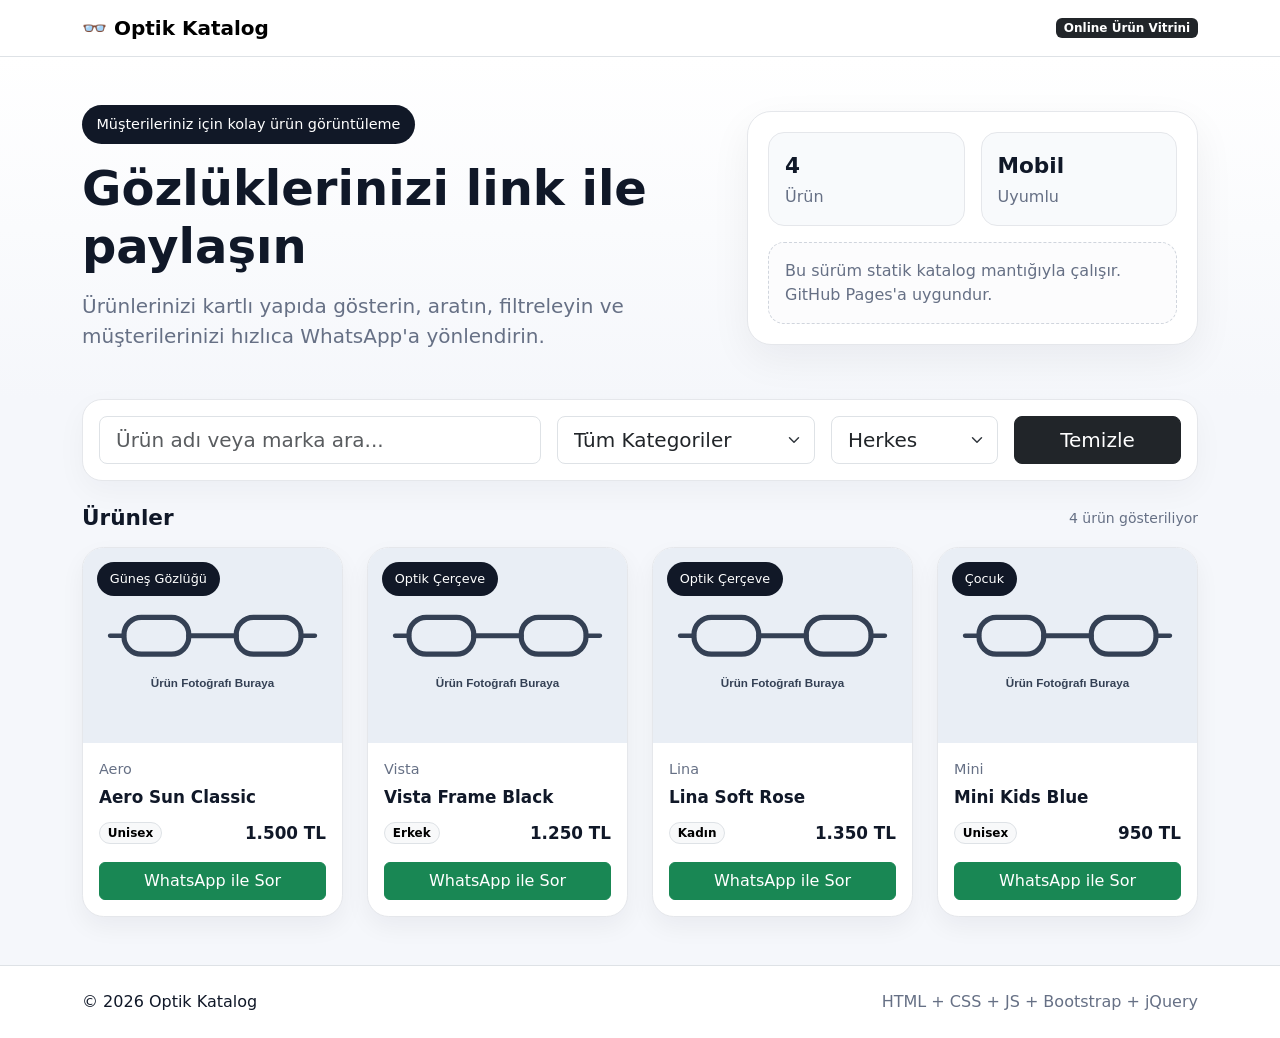
==== index.html @ 33f7e263 "df" ====
<!DOCTYPE html>
<html lang="tr">
<head>
  <meta charset="UTF-8" />
  <meta name="viewport" content="width=device-width, initial-scale=1.0" />
  <title>Optik Katalog</title>
  <meta name="description" content="Optik mağazası ürün kataloğu" />
  <link href="https://cdn.jsdelivr.net/npm/bootstrap@5.3.3/dist/css/bootstrap.min.css" rel="stylesheet">
  <link rel="stylesheet" href="css/style.css" />
</head>
<body>
  <nav class="navbar navbar-expand-lg bg-white border-bottom sticky-top">
    <div class="container">
      <a class="navbar-brand fw-bold" href="#">👓 Optik Katalog</a>
      <span class="badge text-bg-dark">Online Ürün Vitrini</span>
    </div>
  </nav>

  <header class="hero-section py-5">
    <div class="container">
      <div class="row align-items-center g-4">
        <div class="col-lg-7">
          <span class="hero-badge">Müşterileriniz için kolay ürün görüntüleme</span>
          <h1 class="display-5 fw-bold mt-3">Gözlüklerinizi link ile paylaşın</h1>
          <p class="lead text-secondary mt-3 mb-0">
            Ürünlerinizi kartlı yapıda gösterin, aratın, filtreleyin ve müşterilerinizi hızlıca WhatsApp'a yönlendirin.
          </p>
        </div>
        <div class="col-lg-5">
          <div class="hero-card">
            <div class="row g-3">
              <div class="col-6">
                <div class="mini-stat">
                  <strong id="totalCount">0</strong>
                  <span>Ürün</span>
                </div>
              </div>
              <div class="col-6">
                <div class="mini-stat">
                  <strong>Mobil</strong>
                  <span>Uyumlu</span>
                </div>
              </div>
              <div class="col-12">
                <div class="mini-note">
                  Bu sürüm statik katalog mantığıyla çalışır. GitHub Pages'a uygundur.
                </div>
              </div>
            </div>
          </div>
        </div>
      </div>
    </div>
  </header>

  <main class="pb-5">
    <div class="container">
      <section class="filter-bar mb-4">
        <div class="row g-3">
          <div class="col-lg-5">
            <input type="text" id="searchInput" class="form-control form-control-lg" placeholder="Ürün adı veya marka ara..." />
          </div>
          <div class="col-lg-3">
            <select id="categoryFilter" class="form-select form-select-lg">
              <option value="">Tüm Kategoriler</option>
            </select>
          </div>
          <div class="col-lg-2">
            <select id="genderFilter" class="form-select form-select-lg">
              <option value="">Herkes</option>
              <option value="Kadın">Kadın</option>
              <option value="Erkek">Erkek</option>
              <option value="Unisex">Unisex</option>
            </select>
          </div>
          <div class="col-lg-2">
            <button id="resetFilters" class="btn btn-dark btn-lg w-100">Temizle</button>
          </div>
        </div>
      </section>

      <div class="d-flex justify-content-between align-items-center mb-3">
        <h2 class="section-title mb-0">Ürünler</h2>
        <div id="resultText" class="text-secondary small"></div>
      </div>

      <div class="row g-4" id="productList"></div>

      <div id="emptyState" class="empty-state d-none">
        <div class="empty-box">
          <h3>Ürün bulunamadı</h3>
          <p>Arama veya filtreleri değiştirip tekrar deneyin.</p>
        </div>
      </div>
    </div>
  </main>

  <footer class="footer py-4 border-top bg-white">
    <div class="container d-flex flex-column flex-md-row justify-content-between gap-2">
      <div>© 2026 Optik Katalog</div>
      <div class="text-secondary">HTML + CSS + JS + Bootstrap + jQuery</div>
    </div>
  </footer>

  <script src="https://code.jquery.com/jquery-3.7.1.min.js"></script>
  <script src="js/app.js"></script>
</body>
</html>
---- css/style.css ----
:root{
  --bg:#f5f7fb;
  --card:#ffffff;
  --text:#101828;
  --muted:#667085;
  --line:#e5e7eb;
}

body{
  background:var(--bg);
  color:var(--text);
  font-family:Inter,system-ui,-apple-system,BlinkMacSystemFont,"Segoe UI",sans-serif;
}

.hero-section{
  background:linear-gradient(180deg,#ffffff 0%,#f5f7fb 100%);
}

.hero-badge{
  display:inline-flex;
  padding:.55rem .9rem;
  border-radius:999px;
  background:#111827;
  color:#fff;
  font-size:.9rem;
}

.hero-card{
  background:var(--card);
  border:1px solid var(--line);
  border-radius:1.5rem;
  padding:1.25rem;
  box-shadow:0 14px 40px rgba(16,24,40,.06);
}

.mini-stat{
  background:#f8fafc;
  border:1px solid var(--line);
  border-radius:1rem;
  padding:1rem;
  display:flex;
  flex-direction:column;
  gap:.15rem;
  min-height:94px;
  justify-content:center;
}

.mini-stat strong{
  font-size:1.35rem;
}

.mini-stat span,
.mini-note,
.text-secondary{
  color:var(--muted)!important;
}

.mini-note{
  background:#fcfcfd;
  border:1px dashed #d0d5dd;
  border-radius:1rem;
  padding:1rem;
}

.filter-bar{
  background:#fff;
  border:1px solid var(--line);
  border-radius:1.25rem;
  padding:1rem;
  box-shadow:0 10px 30px rgba(16,24,40,.04);
}

.section-title{
  font-size:1.35rem;
  font-weight:700;
}

.product-card{
  background:#fff;
  border:1px solid var(--line);
  border-radius:1.35rem;
  overflow:hidden;
  box-shadow:0 10px 24px rgba(16,24,40,.05);
  height:100%;
}

.product-image-wrap{
  position:relative;
  aspect-ratio: 4 / 3;
  overflow:hidden;
  background:#eef2f6;
}

.product-image{
  width:100%;
  height:100%;
  object-fit:cover;
  display:block;
}

.product-badge{
  position:absolute;
  top:14px;
  left:14px;
  background:#111827;
  color:#fff;
  padding:.45rem .8rem;
  border-radius:999px;
  font-size:.8rem;
}

.product-content{
  padding:1rem;
}

.product-brand{
  font-size:.9rem;
  color:var(--muted);
  margin-bottom:.3rem;
}

.product-title{
  font-size:1.05rem;
  font-weight:700;
  margin-bottom:.65rem;
}

.product-meta{
  display:flex;
  justify-content:space-between;
  align-items:center;
  margin-bottom:1rem;
  gap:1rem;
}

.product-price{
  font-weight:800;
  font-size:1.05rem;
}

.empty-state{
  padding:3rem 0 1rem;
}

.empty-box{
  background:#fff;
  border:1px dashed #d0d5dd;
  border-radius:1.25rem;
  text-align:center;
  padding:2rem;
}

.admin-page{
  background:#eef2f6;
}

@media (max-width: 767.98px){
  .hero-section{
    padding-top:2rem!important;
    padding-bottom:2rem!important;
  }
}
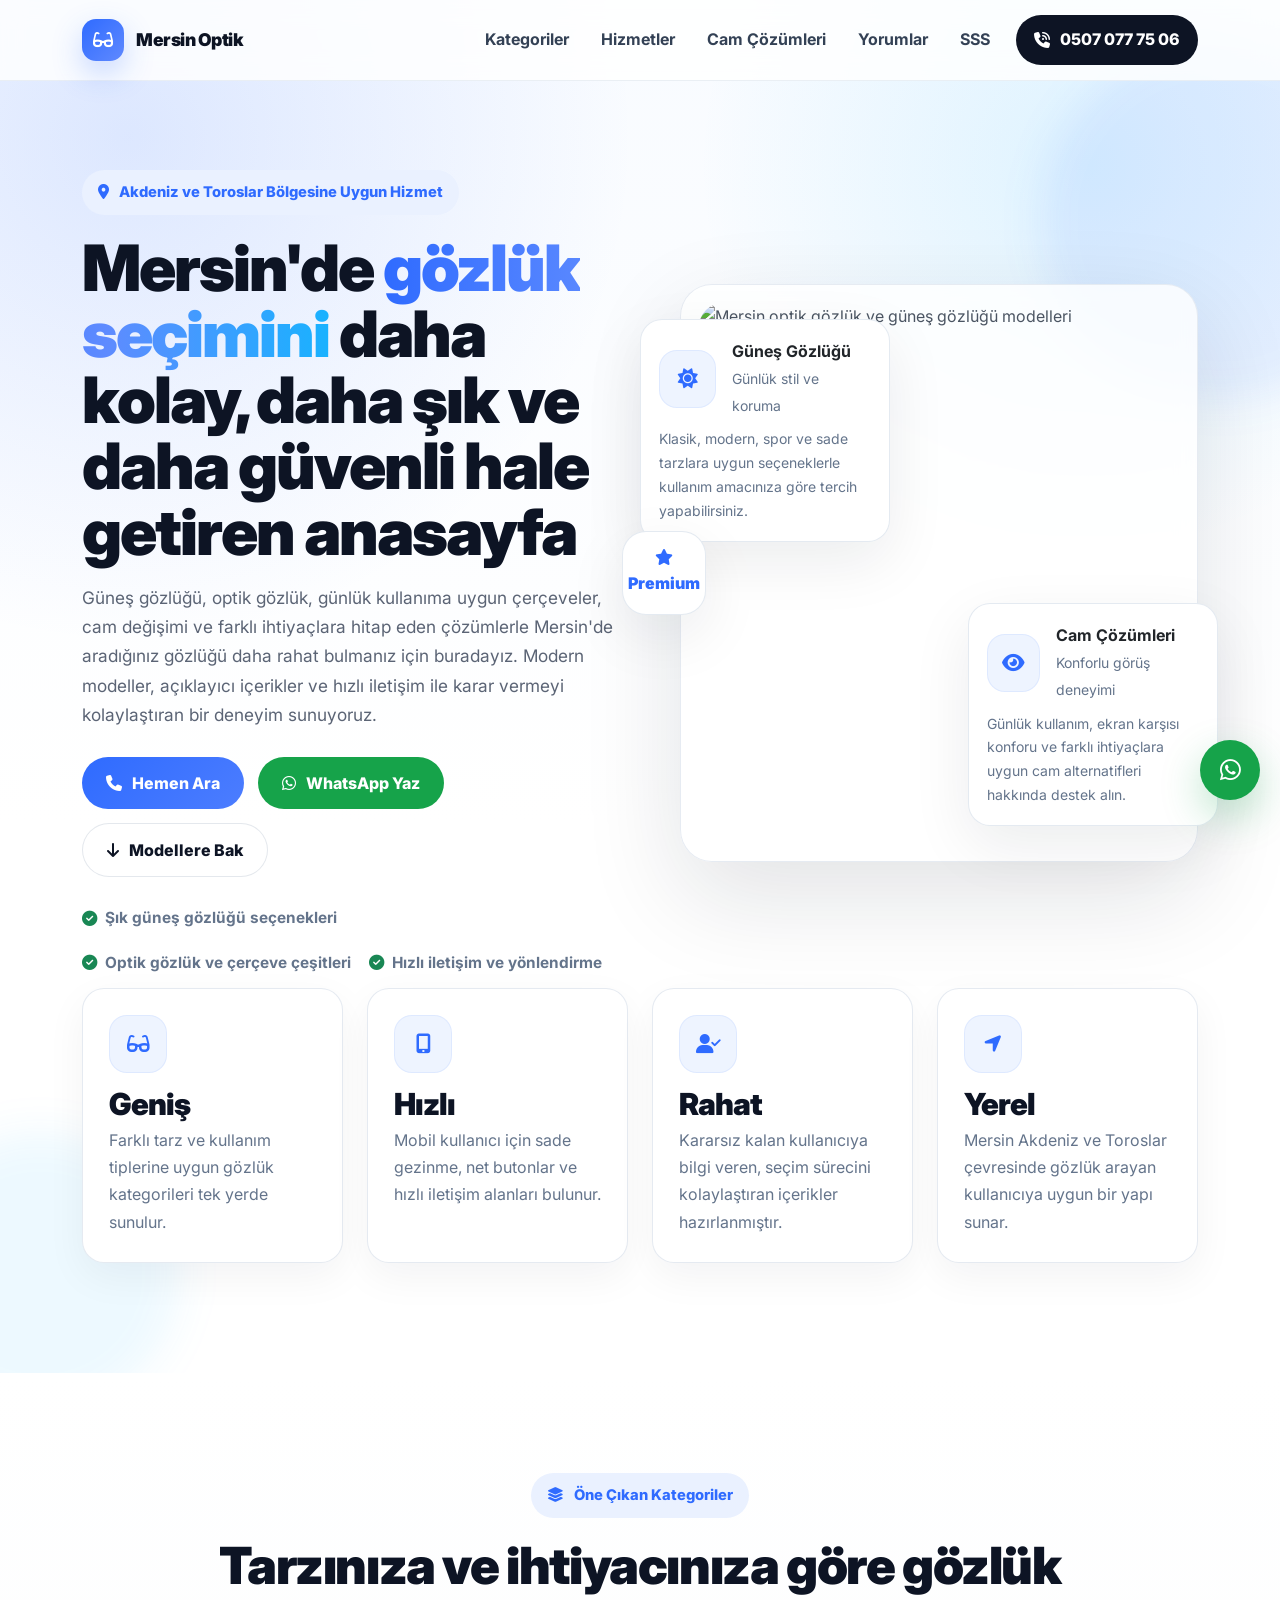
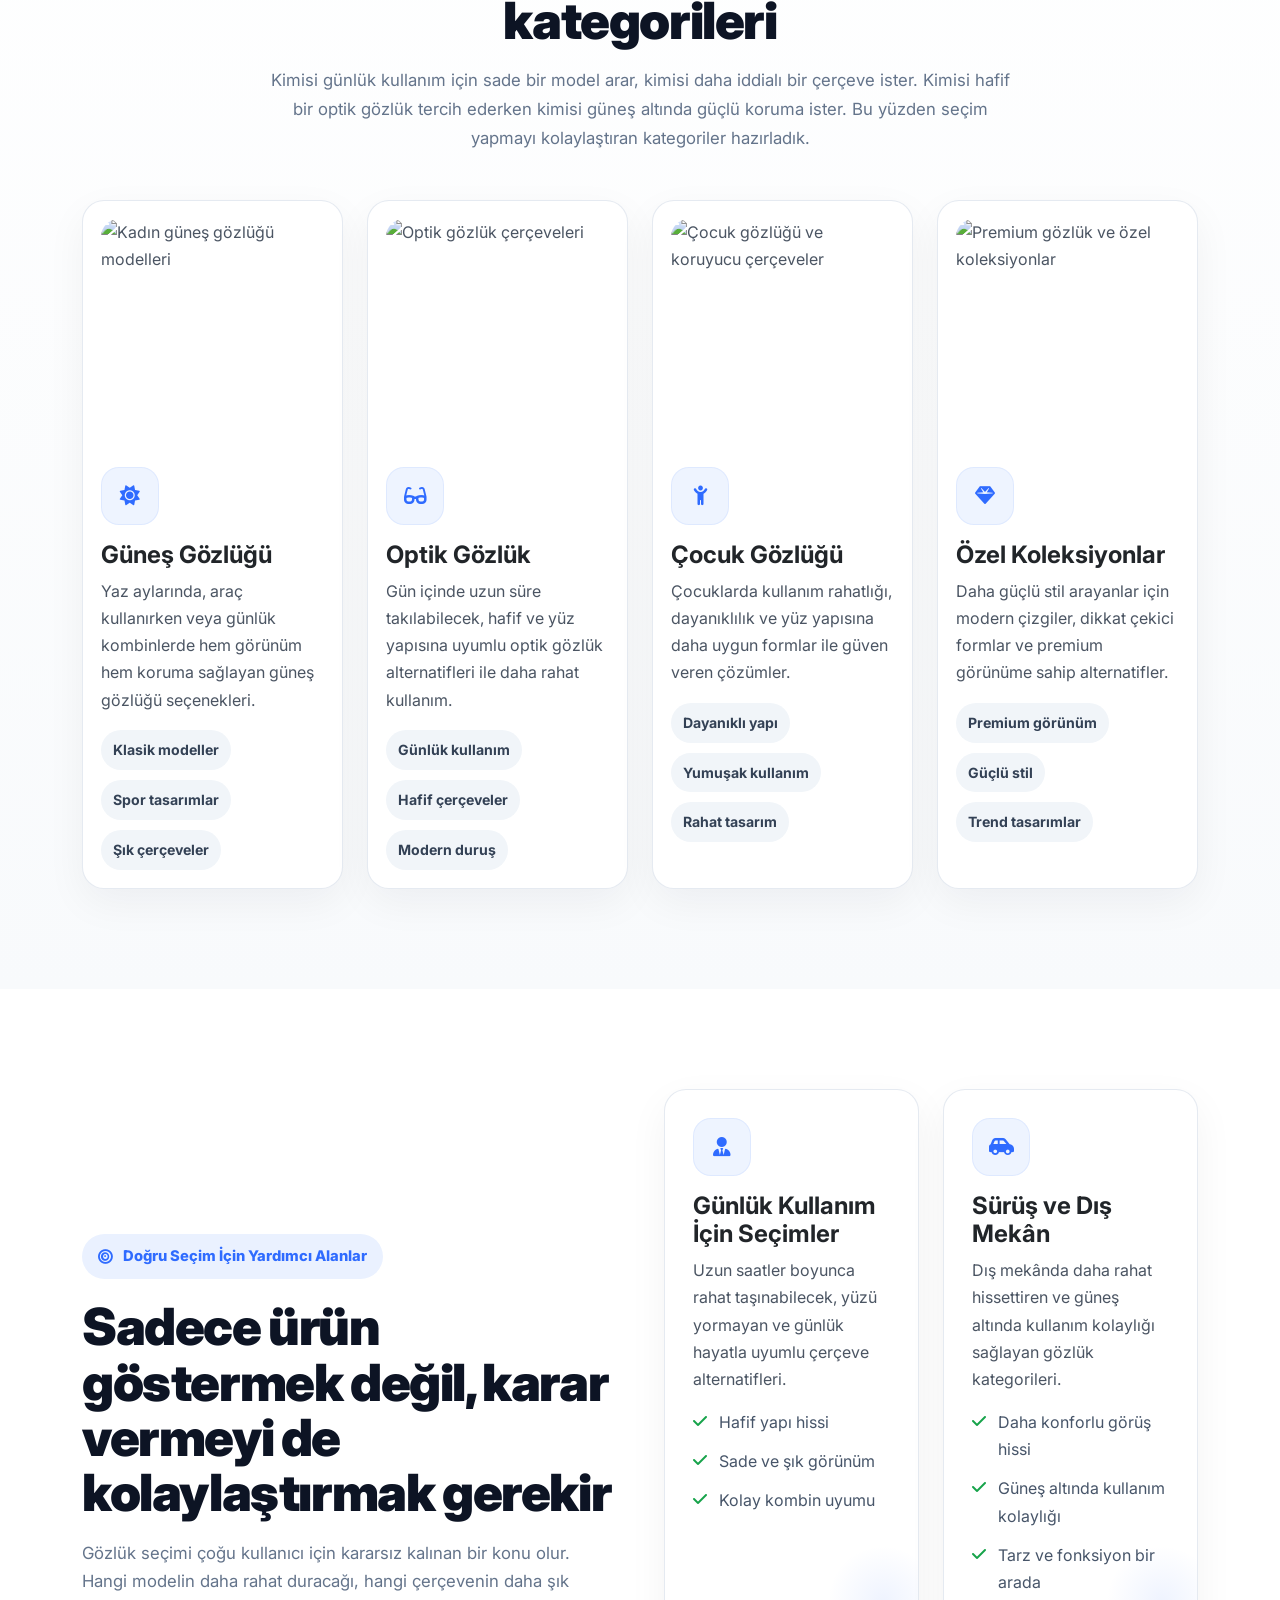
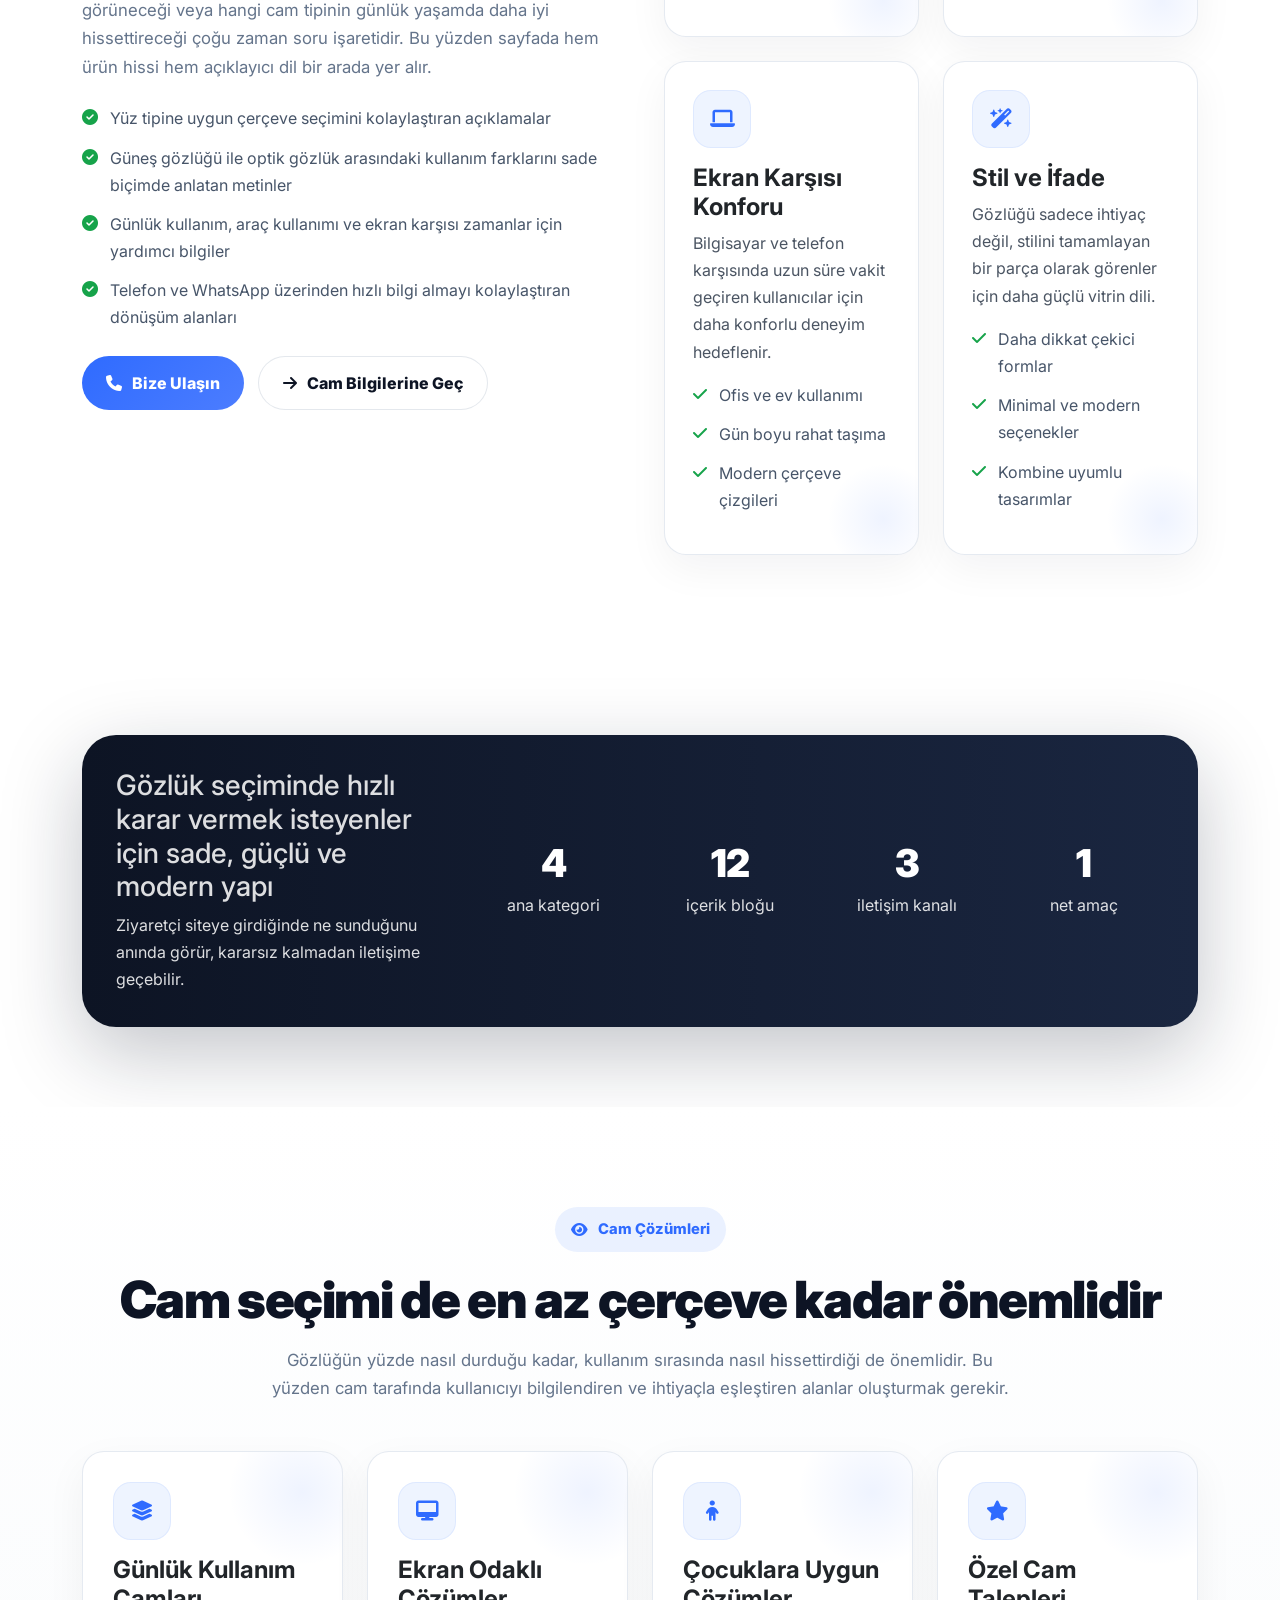
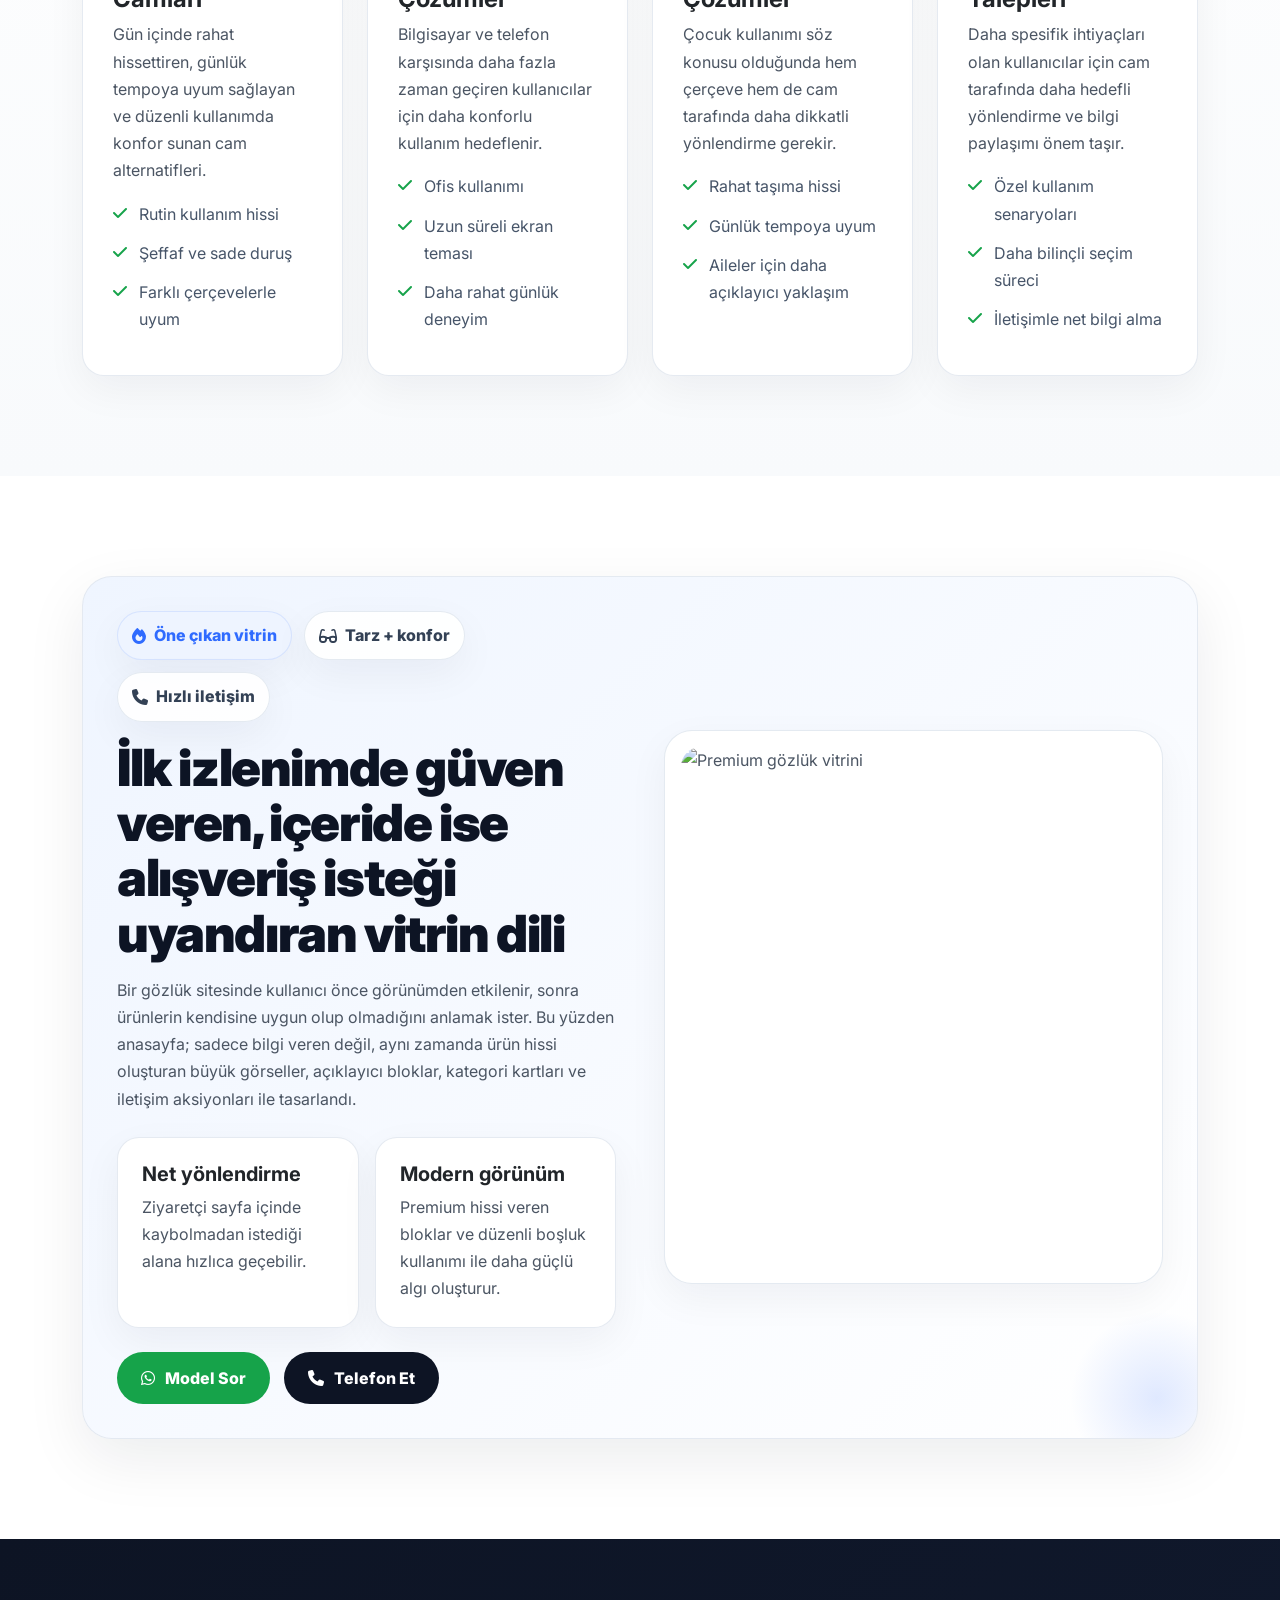
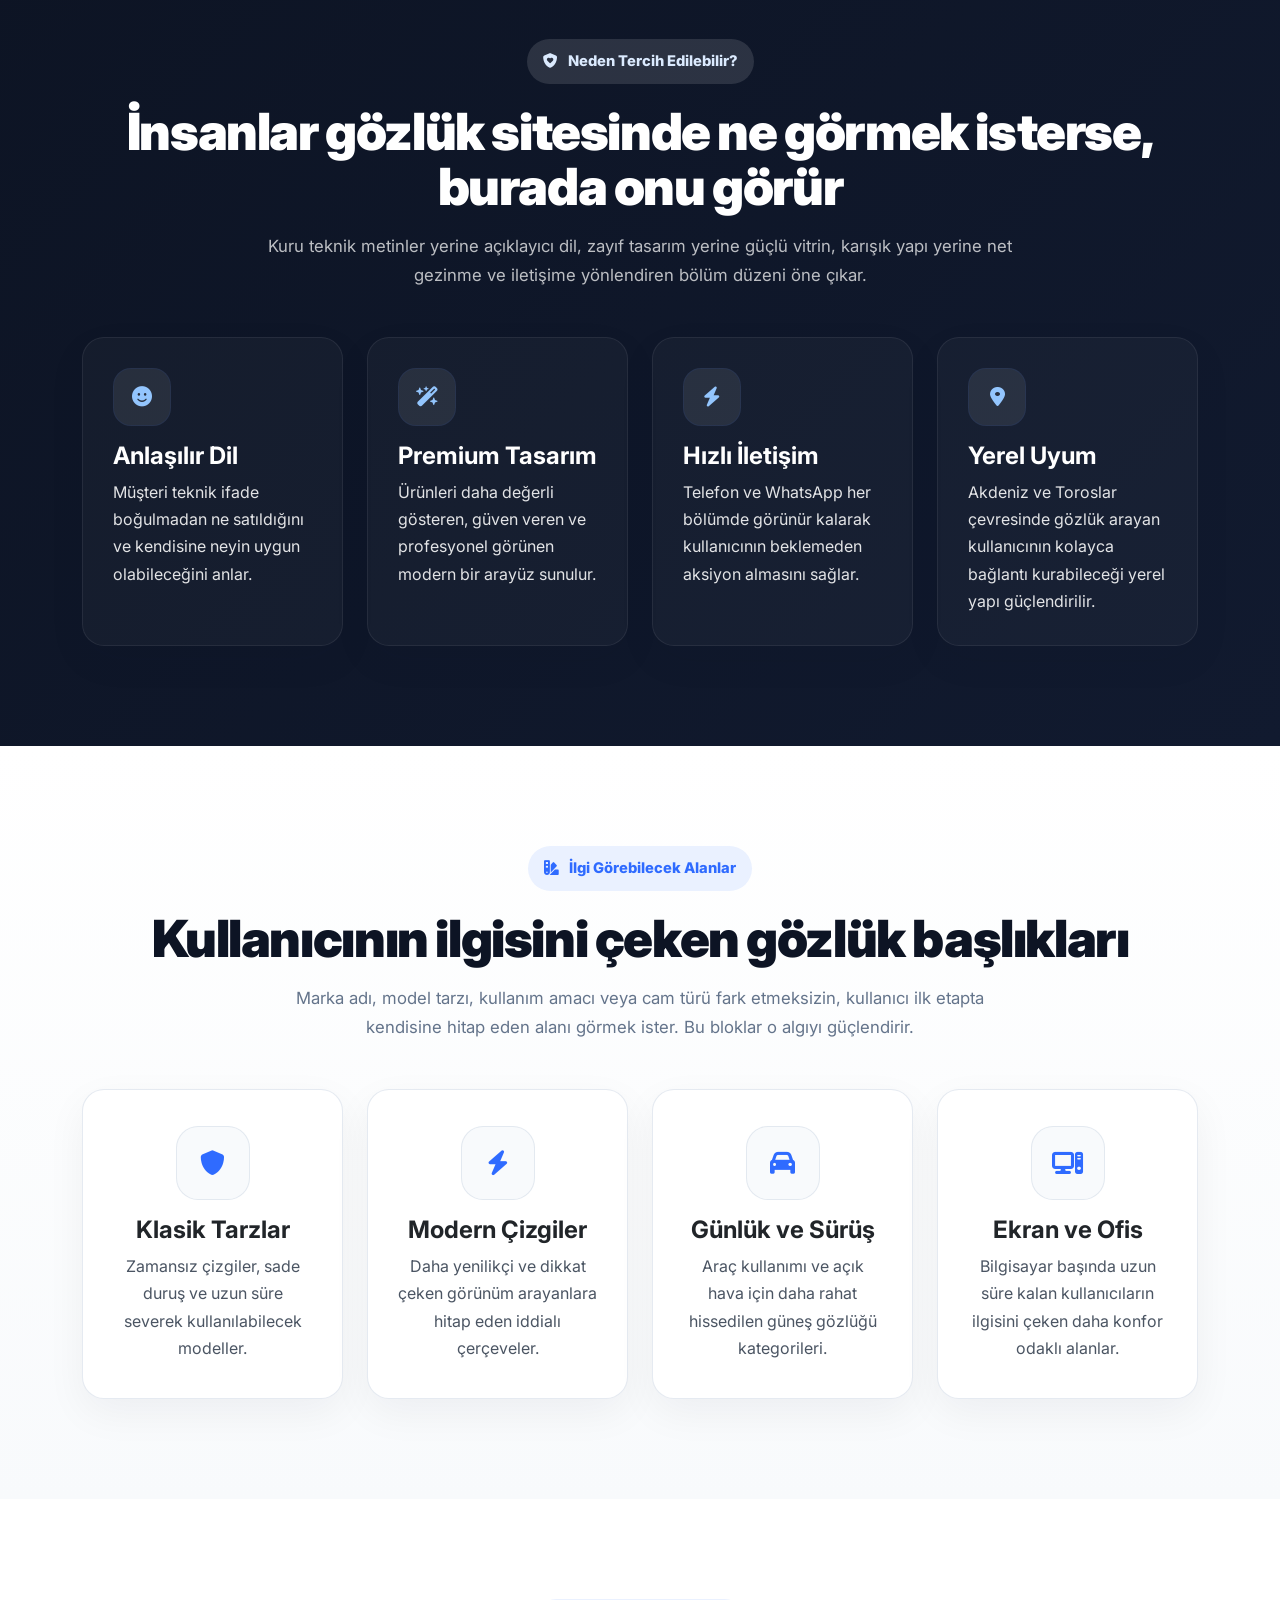
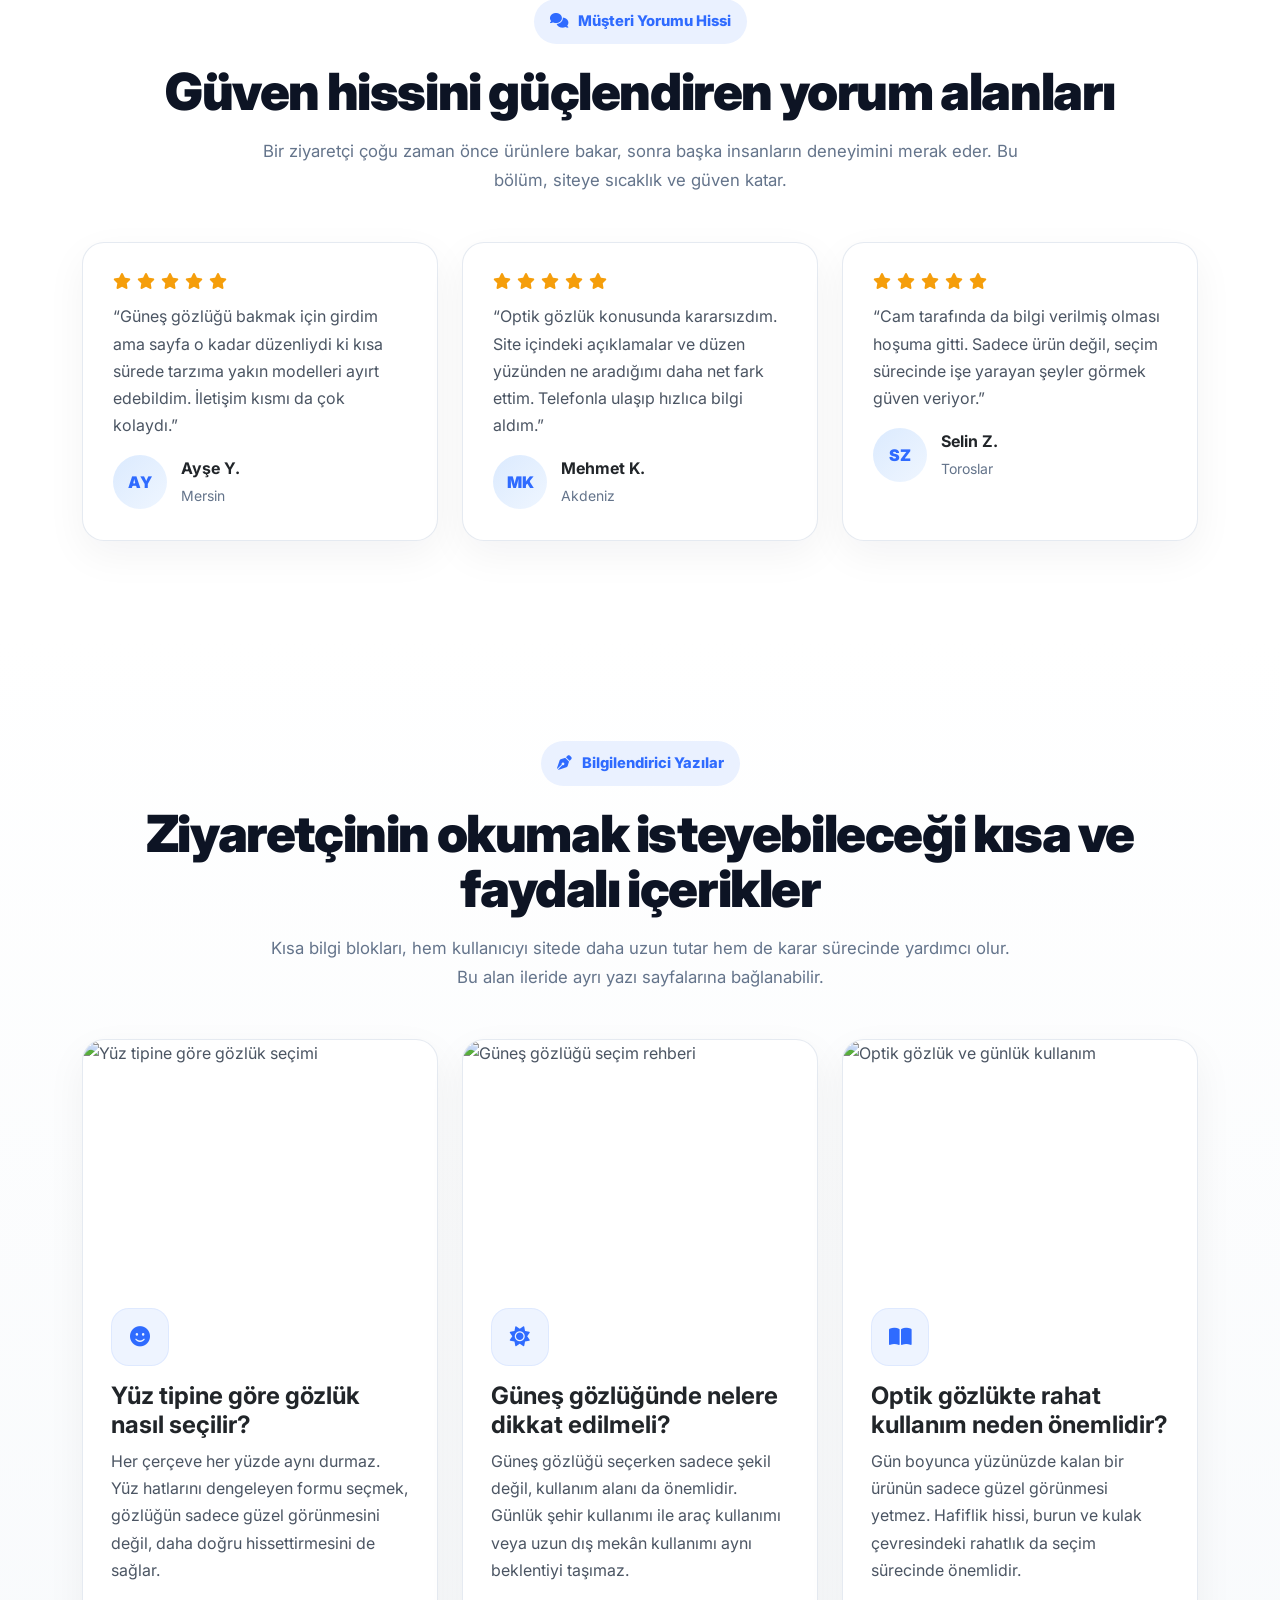
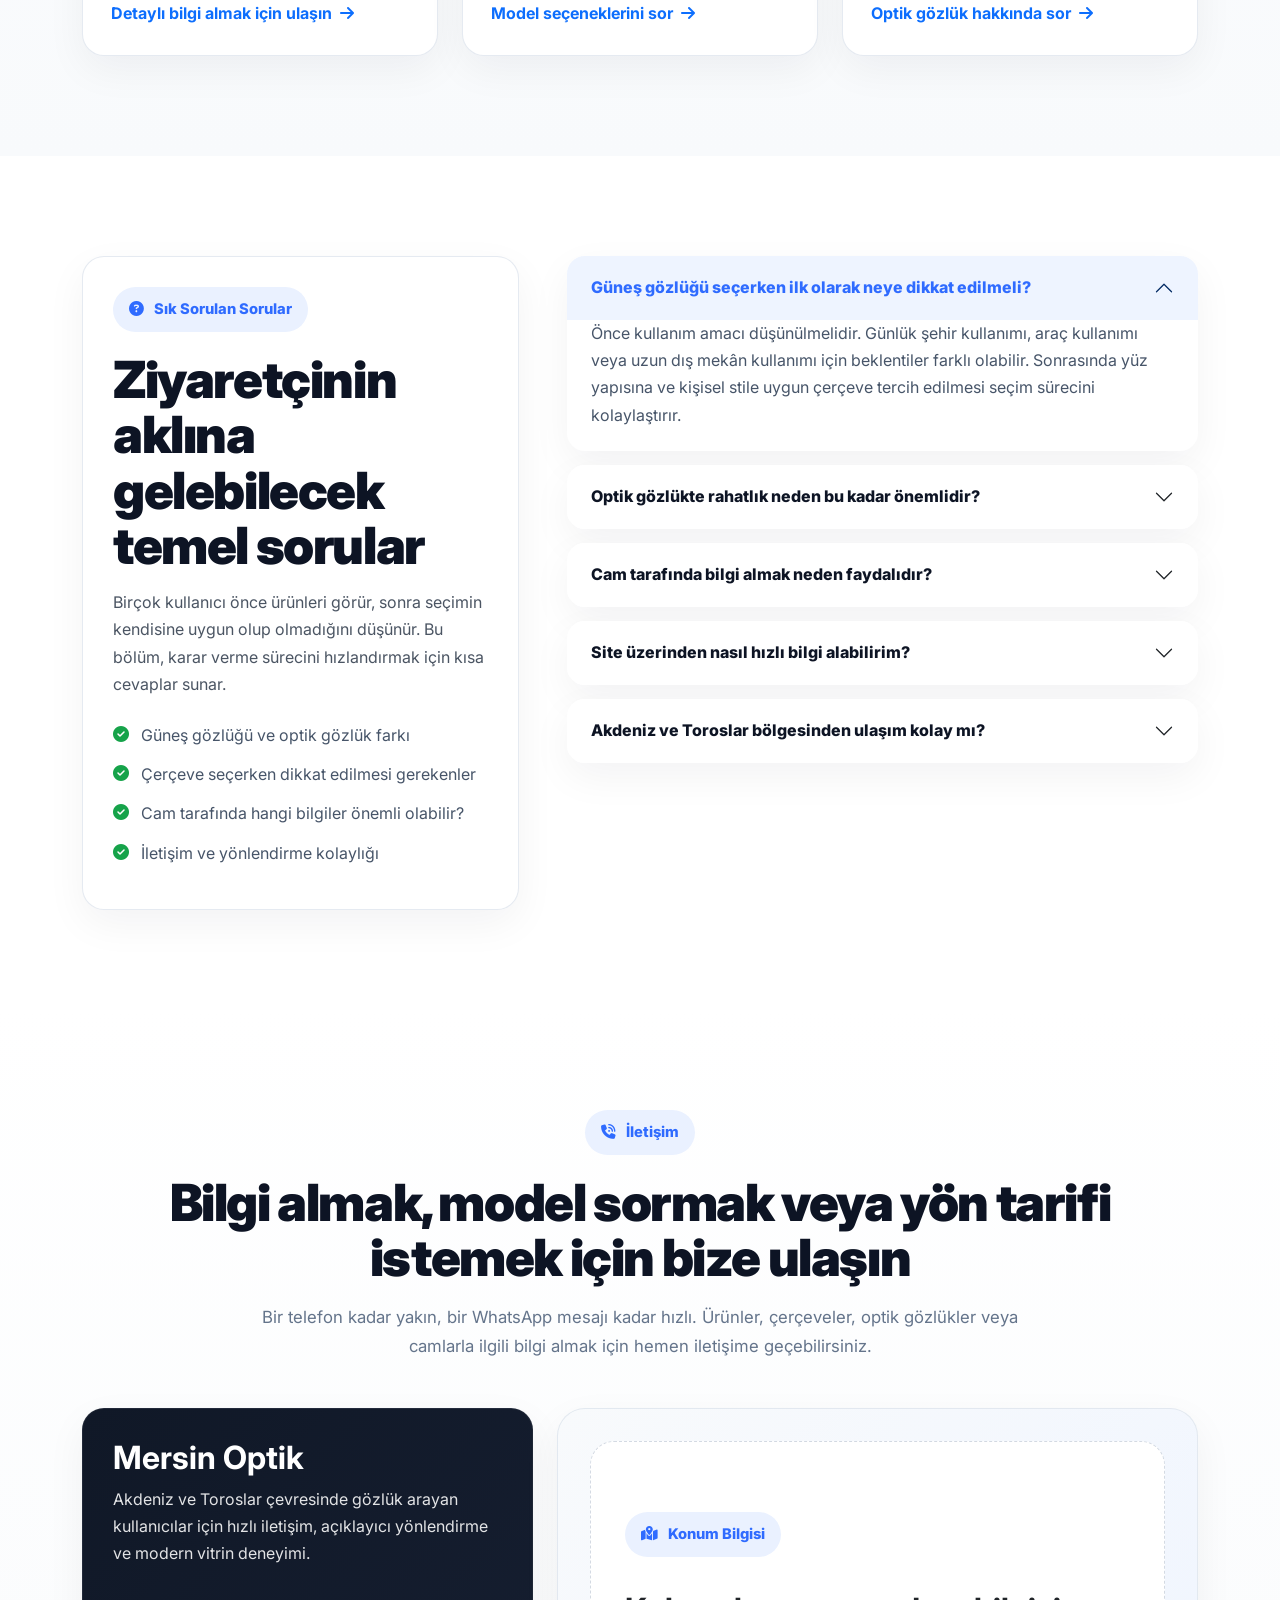
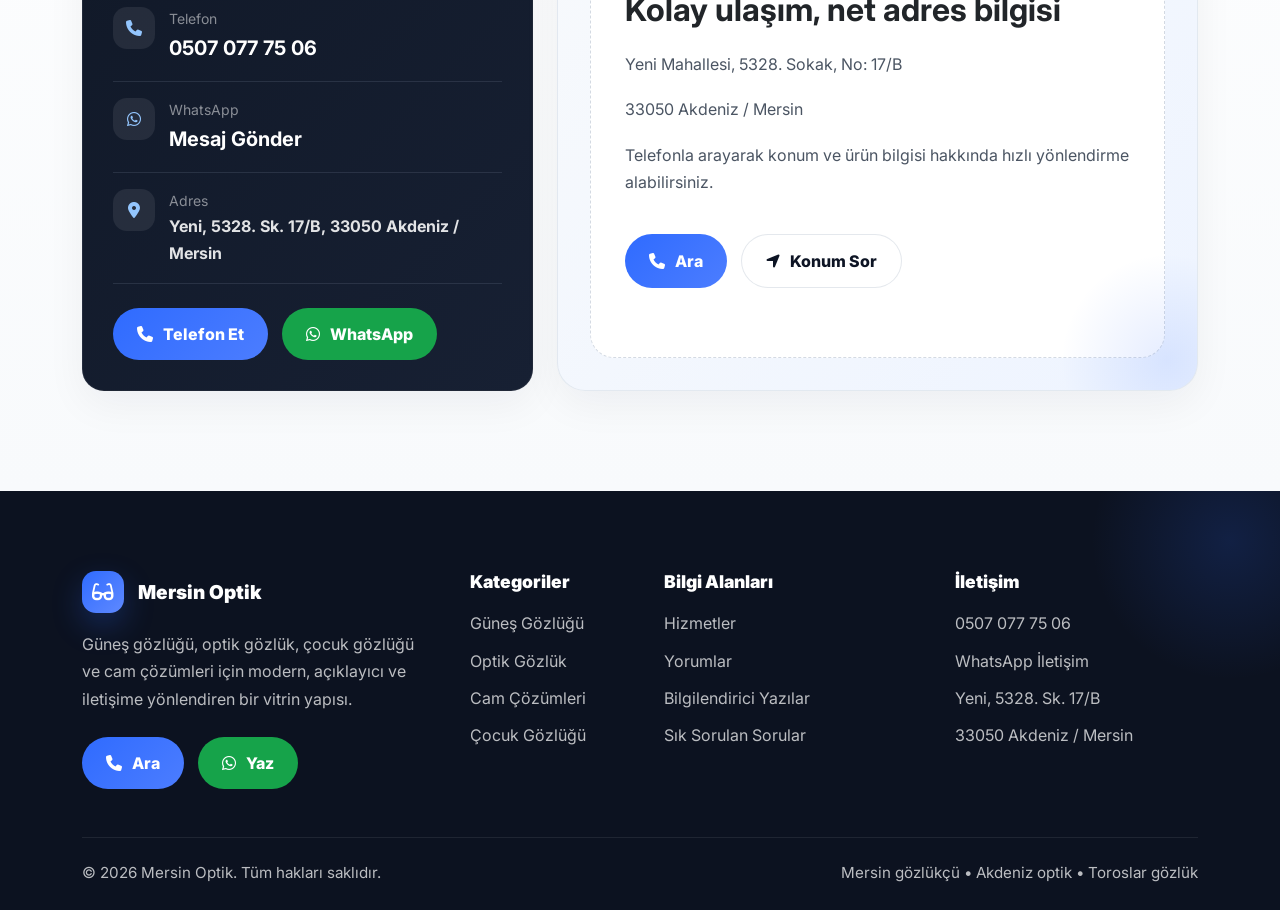
==== commit 680fb9d0: "Create index.html" ====
--- a/index.html
+++ b/index.html
@@ -3,106 +3,1966 @@
 <head>
   <meta charset="UTF-8" />
   <meta name="viewport" content="width=device-width, initial-scale=1.0" />
-  <title>Optik Katalog</title>
-  <meta name="description" content="Optik mağazası ürün kataloğu" />
-  <link href="https://cdn.jsdelivr.net/npm/bootstrap@5.3.3/dist/css/bootstrap.min.css" rel="stylesheet">
-  <link rel="stylesheet" href="css/style.css" />
+  <meta http-equiv="X-UA-Compatible" content="IE=edge" />
+  <title>Mersin Gözlükçü | Güneş Gözlüğü, Optik Gözlük ve Cam Çözümleri</title>
+  <meta name="description" content="Mersin Akdeniz ve Toroslar bölgesinde güneş gözlüğü, optik gözlük, cam değişimi, özel cam çözümleri ve stilinize uygun gözlük modelleri. Hemen arayın: 0507 077 75 06" />
+  <meta name="keywords" content="mersin gözlükçü, akdeniz gözlükçü, toroslar gözlükçü, mersin optik, güneş gözlüğü mersin, optik gözlük mersin, gözlük camı değişimi mersin, zeiss cam mersin, stellest cam mersin, rayban mersin, mustang gözlük mersin" />
+  <meta name="robots" content="index,follow" />
+  <meta name="theme-color" content="#0e1628" />
+  <meta property="og:type" content="website" />
+  <meta property="og:title" content="Mersin Gözlükçü | Güneş Gözlüğü ve Optik Gözlük" />
+  <meta property="og:description" content="Akdeniz ve Toroslar bölgesinde güneş gözlüğü, optik gözlük ve cam çözümleri için premium anasayfa." />
+  <meta property="og:locale" content="tr_TR" />
+  <meta property="og:image" content="https://images.unsplash.com/photo-1511499767150-a48a237f0083?auto=format&fit=crop&w=1200&q=80" />
+  <link rel="preconnect" href="https://fonts.googleapis.com" />
+  <link rel="preconnect" href="https://fonts.gstatic.com" crossorigin />
+  <link href="https://fonts.googleapis.com/css2?family=Inter:wght@400;500;600;700;800;900&display=swap" rel="stylesheet" />
+  <link href="https://cdn.jsdelivr.net/npm/bootstrap@5.3.3/dist/css/bootstrap.min.css" rel="stylesheet" />
+  <link href="https://cdnjs.cloudflare.com/ajax/libs/font-awesome/6.5.2/css/all.min.css" rel="stylesheet" />
+
+  <script type="application/ld+json">
+  {
+    "@context": "https://schema.org",
+    "@type": "Optician",
+    "name": "Mersin Optik",
+    "telephone": "+90 507 077 75 06",
+    "address": {
+      "@type": "PostalAddress",
+      "streetAddress": "Yeni, 5328. Sk. 17/B",
+      "addressLocality": "Akdeniz",
+      "addressRegion": "Mersin",
+      "postalCode": "33050",
+      "addressCountry": "TR"
+    },
+    "areaServed": ["Akdeniz", "Toroslar", "Mersin"],
+    "url": "https://www.ornekdomain.com/"
+  }
+  </script>
+
+  <style>
+    :root {
+      --primary: #2f6bff;
+      --primary-2: #1d4ed8;
+      --dark: #0d1424;
+      --dark-2: #111a2f;
+      --text: #4b5563;
+      --muted: #94a3b8;
+      --line: #e5e7eb;
+      --soft: #f8fafc;
+      --white: #ffffff;
+      --green: #16a34a;
+      --yellow: #f59e0b;
+      --shadow: 0 20px 60px rgba(15, 23, 42, 0.08);
+      --shadow-soft: 0 14px 40px rgba(15, 23, 42, 0.05);
+      --radius-xl: 28px;
+      --radius-lg: 22px;
+      --radius-md: 18px;
+      --radius-sm: 14px;
+      --transition: 0.28s ease;
+    }
+
+    * {
+      box-sizing: border-box;
+    }
+
+    html {
+      scroll-behavior: smooth;
+    }
+
+    body {
+      margin: 0;
+      font-family: 'Inter', sans-serif;
+      color: var(--text);
+      background: #fff;
+      line-height: 1.7;
+      overflow-x: hidden;
+    }
+
+    a {
+      text-decoration: none;
+    }
+
+    img {
+      max-width: 100%;
+      display: block;
+    }
+
+    .text-gradient {
+      background: linear-gradient(90deg, #2f6bff 0%, #5e8bff 50%, #19b2ff 100%);
+      -webkit-background-clip: text;
+      background-clip: text;
+      color: transparent;
+    }
+
+    .section {
+      padding: 100px 0;
+      position: relative;
+    }
+
+    .section-sm {
+      padding: 80px 0;
+    }
+
+    .section-title {
+      font-size: clamp(2rem, 4vw, 3.4rem);
+      line-height: 1.08;
+      font-weight: 900;
+      color: var(--dark);
+      letter-spacing: -1.4px;
+      margin-bottom: 18px;
+    }
+
+    .section-subtitle {
+      max-width: 760px;
+      font-size: 1.05rem;
+      color: #64748b;
+    }
+
+    .eyebrow {
+      display: inline-flex;
+      align-items: center;
+      gap: 10px;
+      padding: 10px 16px;
+      border-radius: 999px;
+      background: #eaf1ff;
+      color: var(--primary);
+      font-size: .92rem;
+      font-weight: 800;
+      margin-bottom: 20px;
+    }
+
+    .eyebrow.dark {
+      background: rgba(255,255,255,.12);
+      color: #dbeafe;
+    }
+
+    .btn-main,
+    .btn-ghost,
+    .btn-whatsapp,
+    .btn-dark {
+      border: none;
+      border-radius: 999px;
+      padding: 14px 24px;
+      font-weight: 800;
+      display: inline-flex;
+      align-items: center;
+      justify-content: center;
+      gap: 10px;
+      transition: var(--transition);
+      box-shadow: none;
+    }
+
+    .btn-main {
+      background: linear-gradient(135deg, var(--primary), #4c7dff);
+      color: #fff;
+    }
+
+    .btn-main:hover {
+      color: #fff;
+      transform: translateY(-2px);
+      box-shadow: 0 18px 40px rgba(47, 107, 255, .22);
+    }
+
+    .btn-dark {
+      background: var(--dark);
+      color: #fff;
+    }
+
+    .btn-dark:hover {
+      color: #fff;
+      transform: translateY(-2px);
+    }
+
+    .btn-ghost {
+      background: #fff;
+      color: var(--dark);
+      border: 1px solid rgba(148, 163, 184, .25);
+    }
+
+    .btn-ghost:hover {
+      color: var(--dark);
+      transform: translateY(-2px);
+      box-shadow: var(--shadow-soft);
+    }
+
+    .btn-whatsapp {
+      background: var(--green);
+      color: #fff;
+    }
+
+    .btn-whatsapp:hover {
+      color: #fff;
+      transform: translateY(-2px);
+      box-shadow: 0 18px 40px rgba(22,163,74,.22);
+    }
+
+    .navbar.custom-nav {
+      padding: 14px 0;
+      background: rgba(255,255,255,.82);
+      backdrop-filter: blur(12px);
+      border-bottom: 1px solid rgba(226,232,240,.7);
+      transition: var(--transition);
+    }
+
+    .custom-nav.scrolled {
+      padding: 10px 0;
+      box-shadow: 0 12px 36px rgba(15,23,42,.08);
+      background: rgba(255,255,255,.94);
+    }
+
+    .navbar-brand.brand {
+      display: flex;
+      align-items: center;
+      gap: 12px;
+      font-size: 1.1rem;
+      font-weight: 900;
+      color: var(--dark);
+      letter-spacing: -.5px;
+    }
+
+    .brand-badge {
+      width: 42px;
+      height: 42px;
+      border-radius: 14px;
+      display: inline-flex;
+      align-items: center;
+      justify-content: center;
+      background: linear-gradient(135deg, var(--primary), #5f89ff);
+      color: #fff;
+      box-shadow: 0 12px 30px rgba(47,107,255,.25);
+    }
+
+    .navbar-nav .nav-link {
+      color: #334155;
+      font-weight: 700;
+      padding: 10px 14px !important;
+      border-radius: 999px;
+      transition: var(--transition);
+    }
+
+    .navbar-nav .nav-link:hover,
+    .navbar-nav .nav-link.active-link {
+      color: var(--primary);
+      background: #eef4ff;
+    }
+
+    .nav-contact-pill {
+      display: inline-flex;
+      align-items: center;
+      gap: 10px;
+      padding: 11px 18px;
+      border-radius: 999px;
+      background: var(--dark);
+      color: #fff;
+      font-weight: 800;
+    }
+
+    .nav-contact-pill:hover {
+      color: #fff;
+    }
+
+    .hero {
+      position: relative;
+      padding: 170px 0 110px;
+      overflow: hidden;
+      background:
+        radial-gradient(circle at 10% 10%, rgba(47,107,255,.14), transparent 30%),
+        radial-gradient(circle at 85% 12%, rgba(25,178,255,.12), transparent 24%),
+        linear-gradient(180deg, #f8fbff 0%, #ffffff 60%);
+    }
+
+    .hero::before,
+    .hero::after {
+      content: "";
+      position: absolute;
+      border-radius: 50%;
+      filter: blur(20px);
+      pointer-events: none;
+    }
+
+    .hero::before {
+      width: 360px;
+      height: 360px;
+      background: rgba(47,107,255,.08);
+      right: -120px;
+      top: 40px;
+    }
+
+    .hero::after {
+      width: 280px;
+      height: 280px;
+      background: rgba(25,178,255,.08);
+      left: -100px;
+      bottom: -40px;
+    }
+
+    .hero-title {
+      font-size: clamp(2.7rem, 5vw, 5.1rem);
+      line-height: 1.03;
+      font-weight: 900;
+      letter-spacing: -2px;
+      color: var(--dark);
+      margin-bottom: 18px;
+    }
+
+    .hero-text {
+      font-size: 1.08rem;
+      max-width: 680px;
+      color: #5b6475;
+      margin-bottom: 28px;
+    }
+
+    .hero-actions {
+      display: flex;
+      flex-wrap: wrap;
+      gap: 14px;
+      margin-bottom: 28px;
+    }
+
+    .hero-note {
+      display: flex;
+      flex-wrap: wrap;
+      gap: 18px;
+      align-items: center;
+      color: #64748b;
+      font-weight: 700;
+      font-size: .96rem;
+    }
+
+    .hero-note span {
+      display: inline-flex;
+      align-items: center;
+      gap: 8px;
+    }
+
+    .hero-visual-wrap {
+      position: relative;
+      padding-left: 16px;
+    }
+
+    .hero-card {
+      position: relative;
+      background: rgba(255,255,255,.8);
+      border: 1px solid rgba(226,232,240,.85);
+      border-radius: 32px;
+      padding: 18px;
+      box-shadow: 0 35px 100px rgba(15,23,42,.12);
+      backdrop-filter: blur(10px);
+    }
+
+    .hero-card img {
+      width: 100%;
+      height: 590px;
+      object-fit: cover;
+      border-radius: 24px;
+    }
+
+    .floating-card,
+    .floating-badge {
+      position: absolute;
+      background: #fff;
+      border: 1px solid rgba(226,232,240,.9);
+      box-shadow: var(--shadow);
+      z-index: 2;
+    }
+
+    .floating-card {
+      border-radius: 22px;
+      padding: 18px;
+      max-width: 250px;
+    }
+
+    .floating-card.top {
+      top: 35px;
+      left: -24px;
+    }
+
+    .floating-card.bottom {
+      bottom: 36px;
+      right: -20px;
+    }
+
+    .floating-badge {
+      top: 50%;
+      left: -42px;
+      transform: translateY(-50%);
+      width: 84px;
+      height: 84px;
+      border-radius: 24px;
+      display: flex;
+      flex-direction: column;
+      align-items: center;
+      justify-content: center;
+      gap: 5px;
+      color: var(--primary);
+      font-weight: 900;
+    }
+
+    .stat-card,
+    .service-card,
+    .glass-card,
+    .reason-card,
+    .brand-card,
+    .review-card,
+    .blog-card,
+    .faq-box,
+    .contact-card,
+    .category-card {
+      background: #fff;
+      border: 1px solid rgba(226,232,240,.88);
+      border-radius: var(--radius-lg);
+      box-shadow: var(--shadow-soft);
+      height: 100%;
+      transition: var(--transition);
+    }
+
+    .stat-card:hover,
+    .service-card:hover,
+    .glass-card:hover,
+    .reason-card:hover,
+    .brand-card:hover,
+    .review-card:hover,
+    .blog-card:hover,
+    .contact-card:hover,
+    .category-card:hover {
+      transform: translateY(-7px);
+      box-shadow: var(--shadow);
+    }
+
+    .stats-row {
+      margin-top: -36px;
+      position: relative;
+      z-index: 4;
+    }
+
+    .stat-card {
+      padding: 26px;
+    }
+
+    .stat-icon,
+    .service-icon,
+    .reason-icon,
+    .contact-icon,
+    .category-icon,
+    .blog-icon {
+      width: 58px;
+      height: 58px;
+      border-radius: 18px;
+      display: inline-flex;
+      align-items: center;
+      justify-content: center;
+      background: #eef4ff;
+      color: var(--primary);
+      font-size: 1.25rem;
+      margin-bottom: 16px;
+      box-shadow: inset 0 0 0 1px rgba(47,107,255,.08);
+    }
+
+    .stat-value {
+      font-size: 1.9rem;
+      line-height: 1;
+      font-weight: 900;
+      color: var(--dark);
+      margin-bottom: 8px;
+      letter-spacing: -1px;
+    }
+
+    .muted-text {
+      color: #64748b;
+    }
+
+    .service-card {
+      padding: 28px;
+      overflow: hidden;
+      position: relative;
+    }
+
+    .service-card::after {
+      content: "";
+      position: absolute;
+      inset: auto -25px -25px auto;
+      width: 120px;
+      height: 120px;
+      background: radial-gradient(circle, rgba(47,107,255,.08), transparent 65%);
+      border-radius: 50%;
+    }
+
+    .service-list,
+    .check-list,
+    .mini-list,
+    .contact-list {
+      list-style: none;
+      padding: 0;
+      margin: 0;
+    }
+
+    .service-list li,
+    .check-list li,
+    .mini-list li,
+    .contact-list li {
+      display: flex;
+      align-items: flex-start;
+      gap: 12px;
+      margin-bottom: 12px;
+      color: #475569;
+    }
+
+    .service-list li i,
+    .check-list li i,
+    .mini-list li i,
+    .contact-list li i {
+      margin-top: 4px;
+      color: var(--green);
+    }
+
+    .soft-wrap {
+      background: linear-gradient(180deg, #ffffff 0%, #f8fafc 100%);
+    }
+
+    .dark-wrap {
+      background: linear-gradient(135deg, var(--dark), var(--dark-2));
+      color: rgba(255,255,255,.88);
+    }
+
+    .dark-wrap .section-title,
+    .dark-wrap h3,
+    .dark-wrap h4,
+    .dark-wrap h5 {
+      color: #fff;
+    }
+
+    .category-card {
+      padding: 18px;
+      position: relative;
+      overflow: hidden;
+    }
+
+    .category-image {
+      width: 100%;
+      height: 230px;
+      object-fit: cover;
+      border-radius: 18px;
+      margin-bottom: 18px;
+    }
+
+    .pill-row {
+      display: flex;
+      flex-wrap: wrap;
+      gap: 10px;
+      margin-top: 16px;
+    }
+
+    .pill-tag {
+      display: inline-flex;
+      align-items: center;
+      padding: 8px 12px;
+      border-radius: 999px;
+      background: #f1f5f9;
+      color: #334155;
+      font-size: .88rem;
+      font-weight: 700;
+    }
+
+    .reason-card,
+    .brand-card,
+    .review-card,
+    .blog-card,
+    .contact-card,
+    .faq-box,
+    .glass-card {
+      padding: 30px;
+    }
+
+    .glass-card {
+      position: relative;
+      overflow: hidden;
+    }
+
+    .glass-card::before {
+      content: "";
+      position: absolute;
+      width: 160px;
+      height: 160px;
+      background: radial-gradient(circle, rgba(47,107,255,.08), transparent 65%);
+      right: -40px;
+      top: -40px;
+      border-radius: 50%;
+    }
+
+    .brand-card {
+      text-align: center;
+      padding-top: 36px;
+      padding-bottom: 36px;
+    }
+
+    .brand-logo {
+      width: 74px;
+      height: 74px;
+      border-radius: 22px;
+      background: #f8fafc;
+      display: inline-flex;
+      align-items: center;
+      justify-content: center;
+      margin-bottom: 16px;
+      color: var(--primary);
+      font-size: 1.55rem;
+      border: 1px solid rgba(226,232,240,.95);
+    }
+
+    .product-showcase {
+      position: relative;
+      padding: 34px;
+      background: linear-gradient(135deg, #eff5ff, #ffffff);
+      border-radius: 30px;
+      border: 1px solid rgba(226,232,240,.88);
+      box-shadow: var(--shadow);
+      overflow: hidden;
+    }
+
+    .product-showcase::before {
+      content: "";
+      position: absolute;
+      right: -50px;
+      bottom: -50px;
+      width: 180px;
+      height: 180px;
+      border-radius: 50%;
+      background: radial-gradient(circle, rgba(47,107,255,.15), transparent 68%);
+    }
+
+    .product-image-wrap {
+      position: relative;
+      background: #fff;
+      border-radius: 28px;
+      padding: 16px;
+      box-shadow: var(--shadow-soft);
+      border: 1px solid rgba(226,232,240,.9);
+    }
+
+    .product-image-wrap img {
+      width: 100%;
+      height: 520px;
+      object-fit: cover;
+      border-radius: 20px;
+    }
+
+    .mini-badge {
+      display: inline-flex;
+      align-items: center;
+      gap: 8px;
+      background: rgba(255,255,255,.9);
+      border: 1px solid rgba(226,232,240,.9);
+      border-radius: 999px;
+      padding: 10px 14px;
+      font-weight: 800;
+      color: #334155;
+      box-shadow: var(--shadow-soft);
+    }
+
+    .mini-badge.primary {
+      background: #eef4ff;
+      color: var(--primary);
+      border-color: rgba(47,107,255,.12);
+    }
+
+    .showcase-badges {
+      display: flex;
+      flex-wrap: wrap;
+      gap: 12px;
+      margin-bottom: 18px;
+    }
+
+    .review-card .stars {
+      display: flex;
+      gap: 6px;
+      color: var(--yellow);
+      margin-bottom: 14px;
+    }
+
+    .review-user {
+      display: flex;
+      align-items: center;
+      gap: 14px;
+      margin-top: 16px;
+    }
+
+    .review-avatar {
+      width: 54px;
+      height: 54px;
+      border-radius: 50%;
+      background: linear-gradient(135deg, #dbeafe, #eff6ff);
+      display: inline-flex;
+      align-items: center;
+      justify-content: center;
+      color: var(--primary);
+      font-weight: 900;
+    }
+
+    .faq-wrap .accordion-item {
+      border: 0;
+      margin-bottom: 14px;
+      border-radius: 18px !important;
+      overflow: hidden;
+      box-shadow: var(--shadow-soft);
+      background: #fff;
+    }
+
+    .faq-wrap .accordion-button {
+      background: #fff;
+      color: var(--dark);
+      font-weight: 800;
+      padding: 22px 24px;
+      box-shadow: none;
+    }
+
+    .faq-wrap .accordion-button:not(.collapsed) {
+      background: #eef4ff;
+      color: var(--primary);
+    }
+
+    .faq-wrap .accordion-body {
+      padding: 0 24px 22px;
+      color: #475569;
+    }
+
+    .contact-card.dark-card {
+      background: linear-gradient(135deg, #101827, #172033);
+      color: rgba(255,255,255,.88);
+      border-color: rgba(255,255,255,.06);
+    }
+
+    .contact-card.dark-card h3,
+    .contact-card.dark-card h4,
+    .contact-card.dark-card h5,
+    .contact-card.dark-card a {
+      color: #fff;
+    }
+
+    .contact-line {
+      display: flex;
+      align-items: flex-start;
+      gap: 14px;
+      padding: 16px 0;
+      border-bottom: 1px solid rgba(148,163,184,.16);
+    }
+
+    .contact-line:last-child {
+      border-bottom: none;
+      padding-bottom: 0;
+    }
+
+    .contact-line i {
+      width: 42px;
+      height: 42px;
+      border-radius: 14px;
+      display: inline-flex;
+      align-items: center;
+      justify-content: center;
+      background: rgba(255,255,255,.08);
+      color: #93c5fd;
+      flex-shrink: 0;
+    }
+
+    .map-box {
+      width: 100%;
+      min-height: 100%;
+      background: linear-gradient(135deg, #f8fafc, #eef4ff);
+      border: 1px solid rgba(226,232,240,.95);
+      border-radius: 28px;
+      padding: 32px;
+      box-shadow: var(--shadow-soft);
+      position: relative;
+      overflow: hidden;
+    }
+
+    .map-box::before {
+      content: "";
+      position: absolute;
+      width: 220px;
+      height: 220px;
+      border-radius: 50%;
+      background: radial-gradient(circle, rgba(47,107,255,.12), transparent 68%);
+      right: -80px;
+      bottom: -80px;
+    }
+
+    .map-placeholder {
+      background: #fff;
+      border: 1px dashed rgba(148,163,184,.4);
+      border-radius: 24px;
+      padding: 34px;
+      min-height: 320px;
+      display: flex;
+      flex-direction: column;
+      justify-content: center;
+      align-items: flex-start;
+      gap: 14px;
+      box-shadow: inset 0 0 0 1px rgba(255,255,255,.5);
+    }
+
+    .floating-callbar {
+      position: fixed;
+      left: 50%;
+      transform: translateX(-50%);
+      bottom: 16px;
+      z-index: 999;
+      width: calc(100% - 24px);
+      max-width: 620px;
+      background: rgba(13,20,36,.94);
+      backdrop-filter: blur(12px);
+      border: 1px solid rgba(255,255,255,.08);
+      box-shadow: 0 24px 60px rgba(0,0,0,.28);
+      border-radius: 999px;
+      padding: 10px;
+      display: none;
+    }
+
+    .floating-callbar .btn {
+      border-radius: 999px;
+      padding-top: 12px;
+      padding-bottom: 12px;
+      font-weight: 800;
+    }
+
+    .top-wa {
+      position: fixed;
+      right: 20px;
+      bottom: 100px;
+      width: 60px;
+      height: 60px;
+      border-radius: 50%;
+      background: var(--green);
+      color: #fff;
+      display: inline-flex;
+      align-items: center;
+      justify-content: center;
+      font-size: 1.5rem;
+      z-index: 998;
+      box-shadow: 0 16px 40px rgba(22,163,74,.28);
+      transition: var(--transition);
+    }
+
+    .top-wa:hover {
+      color: #fff;
+      transform: translateY(-3px) scale(1.03);
+    }
+
+    .counter-strip {
+      background: linear-gradient(90deg, var(--dark), #1a2640);
+      color: rgba(255,255,255,.86);
+      border-radius: 34px;
+      padding: 34px;
+      box-shadow: 0 26px 80px rgba(15,23,42,.25);
+    }
+
+    .counter-box {
+      text-align: center;
+      padding: 12px;
+    }
+
+    .counter-box strong {
+      display: block;
+      font-size: clamp(2rem, 3vw, 3rem);
+      line-height: 1;
+      color: #fff;
+      font-weight: 900;
+      letter-spacing: -1px;
+      margin-bottom: 10px;
+    }
+
+    .blog-card {
+      overflow: hidden;
+      padding: 0;
+    }
+
+    .blog-card img {
+      width: 100%;
+      height: 240px;
+      object-fit: cover;
+    }
+
+    .blog-content {
+      padding: 28px;
+    }
+
+    .footer {
+      background: #0c1220;
+      color: rgba(255,255,255,.72);
+      padding: 80px 0 24px;
+      position: relative;
+      overflow: hidden;
+    }
+
+    .footer::before {
+      content: "";
+      position: absolute;
+      width: 280px;
+      height: 280px;
+      background: radial-gradient(circle, rgba(47,107,255,.16), transparent 70%);
+      right: -90px;
+      top: -90px;
+      border-radius: 50%;
+    }
+
+    .footer-title {
+      font-size: 1.1rem;
+      font-weight: 900;
+      color: #fff;
+      margin-bottom: 18px;
+    }
+
+    .footer-list {
+      list-style: none;
+      padding: 0;
+      margin: 0;
+    }
+
+    .footer-list li {
+      margin-bottom: 10px;
+    }
+
+    .footer-list a {
+      color: rgba(255,255,255,.72);
+      transition: var(--transition);
+    }
+
+    .footer-list a:hover {
+      color: #fff;
+    }
+
+    .footer-brand {
+      display: flex;
+      align-items: center;
+      gap: 14px;
+      font-size: 1.2rem;
+      font-weight: 900;
+      color: #fff;
+      margin-bottom: 18px;
+    }
+
+    .footer-bottom {
+      margin-top: 48px;
+      padding-top: 22px;
+      border-top: 1px solid rgba(255,255,255,.08);
+      font-size: .95rem;
+    }
+
+    .reveal {
+      opacity: 0;
+      transform: translateY(24px);
+      transition: .7s ease;
+    }
+
+    .reveal.active {
+      opacity: 1;
+      transform: translateY(0);
+    }
+
+    @media (max-width: 1399.98px) {
+      .hero-card img {
+        height: 540px;
+      }
+    }
+
+    @media (max-width: 1199.98px) {
+      .hero {
+        padding-top: 150px;
+      }
+
+      .hero-card img {
+        height: 500px;
+      }
+
+      .floating-card.top {
+        left: 0;
+      }
+
+      .floating-badge {
+        left: -14px;
+      }
+    }
+
+    @media (max-width: 991.98px) {
+      .section,
+      .section-sm {
+        padding: 80px 0;
+      }
+
+      .navbar-collapse {
+        background: rgba(255,255,255,.98);
+        border: 1px solid rgba(226,232,240,.9);
+        border-radius: 24px;
+        padding: 16px;
+        margin-top: 14px;
+        box-shadow: var(--shadow);
+      }
+
+      .hero {
+        padding-top: 140px;
+        padding-bottom: 70px;
+      }
+
+      .hero-visual-wrap {
+        padding-left: 0;
+      }
+
+      .hero-card img {
+        height: 430px;
+      }
+
+      .floating-card,
+      .floating-badge {
+        position: static;
+        transform: none;
+        margin-top: 16px;
+      }
+
+      .floating-card {
+        max-width: 100%;
+      }
+
+      .stats-row {
+        margin-top: 0;
+        padding-top: 0;
+      }
+
+      .floating-callbar {
+        display: block;
+      }
+
+      .top-wa {
+        bottom: 92px;
+        right: 16px;
+      }
+    }
+
+    @media (max-width: 767.98px) {
+      .hero-title {
+        letter-spacing: -1.2px;
+      }
+
+      .hero-card {
+        padding: 12px;
+        border-radius: 24px;
+      }
+
+      .hero-card img,
+      .product-image-wrap img {
+        height: 320px;
+      }
+
+      .product-showcase,
+      .reason-card,
+      .brand-card,
+      .review-card,
+      .blog-content,
+      .contact-card,
+      .faq-box,
+      .glass-card,
+      .service-card,
+      .stat-card,
+      .map-box {
+        padding: 22px;
+      }
+
+      .counter-strip {
+        border-radius: 24px;
+        padding: 24px 16px;
+      }
+
+      .top-wa {
+        width: 54px;
+        height: 54px;
+        font-size: 1.35rem;
+      }
+    }
+  </style>
 </head>
 <body>
-  <nav class="navbar navbar-expand-lg bg-white border-bottom sticky-top">
+
+  <nav class="navbar navbar-expand-lg fixed-top custom-nav" id="mainNav">
     <div class="container">
-      <a class="navbar-brand fw-bold" href="#">👓 Optik Katalog</a>
-      <span class="badge text-bg-dark">Online Ürün Vitrini</span>
+      <a class="navbar-brand brand" href="#anasayfa">
+        <span class="brand-badge"><i class="fa-solid fa-glasses"></i></span>
+        <span>Mersin Optik</span>
+      </a>
+
+      <button class="navbar-toggler border-0 shadow-none" type="button" data-bs-toggle="collapse" data-bs-target="#navbarContent" aria-label="Menü">
+        <i class="fa-solid fa-bars-staggered"></i>
+      </button>
+
+      <div class="collapse navbar-collapse" id="navbarContent">
+        <ul class="navbar-nav ms-auto align-items-lg-center gap-lg-1">
+          <li class="nav-item"><a class="nav-link" href="#kategoriler">Kategoriler</a></li>
+          <li class="nav-item"><a class="nav-link" href="#hizmetler">Hizmetler</a></li>
+          <li class="nav-item"><a class="nav-link" href="#camlar">Cam Çözümleri</a></li>
+          <li class="nav-item"><a class="nav-link" href="#yorumlar">Yorumlar</a></li>
+          <li class="nav-item"><a class="nav-link" href="#sss">SSS</a></li>
+          <li class="nav-item ms-lg-2 mt-3 mt-lg-0">
+            <a href="tel:+905070777506" class="nav-contact-pill"><i class="fa-solid fa-phone-volume"></i> 0507 077 75 06</a>
+          </li>
+        </ul>
+      </div>
     </div>
   </nav>
 
-  <header class="hero-section py-5">
+  <section class="hero" id="anasayfa">
     <div class="container">
-      <div class="row align-items-center g-4">
-        <div class="col-lg-7">
-          <span class="hero-badge">Müşterileriniz için kolay ürün görüntüleme</span>
-          <h1 class="display-5 fw-bold mt-3">Gözlüklerinizi link ile paylaşın</h1>
-          <p class="lead text-secondary mt-3 mb-0">
-            Ürünlerinizi kartlı yapıda gösterin, aratın, filtreleyin ve müşterilerinizi hızlıca WhatsApp'a yönlendirin.
-          </p>
-        </div>
-        <div class="col-lg-5">
-          <div class="hero-card">
+      <div class="row align-items-center g-5">
+        <div class="col-lg-6">
+          <div class="reveal active">
+            <div class="eyebrow"><i class="fa-solid fa-location-dot"></i>Akdeniz ve Toroslar Bölgesine Uygun Hizmet</div>
+            <h1 class="hero-title">Mersin'de <span class="text-gradient">gözlük seçimini</span> daha kolay, daha şık ve daha güvenli hale getiren anasayfa</h1>
+            <p class="hero-text">Güneş gözlüğü, optik gözlük, günlük kullanıma uygun çerçeveler, cam değişimi ve farklı ihtiyaçlara hitap eden çözümlerle Mersin'de aradığınız gözlüğü daha rahat bulmanız için buradayız. Modern modeller, açıklayıcı içerikler ve hızlı iletişim ile karar vermeyi kolaylaştıran bir deneyim sunuyoruz.</p>
+
+            <div class="hero-actions">
+              <a href="tel:+905070777506" class="btn btn-main"><i class="fa-solid fa-phone"></i>Hemen Ara</a>
+              <a href="https://wa.me/905070777506?text=Merhaba%2C%20g%C3%B6zl%C3%BCkler%20hakk%C4%B1nda%20bilgi%20almak%20istiyorum." target="_blank" class="btn btn-whatsapp"><i class="fa-brands fa-whatsapp"></i>WhatsApp Yaz</a>
+              <a href="#kategoriler" class="btn btn-ghost"><i class="fa-solid fa-arrow-down"></i>Modellere Bak</a>
+            </div>
+
+            <div class="hero-note">
+              <span><i class="fa-solid fa-circle-check text-success"></i>Şık güneş gözlüğü seçenekleri</span>
+              <span><i class="fa-solid fa-circle-check text-success"></i>Optik gözlük ve çerçeve çeşitleri</span>
+              <span><i class="fa-solid fa-circle-check text-success"></i>Hızlı iletişim ve yönlendirme</span>
+            </div>
+          </div>
+        </div>
+
+        <div class="col-lg-6">
+          <div class="hero-visual-wrap reveal active">
+            <div class="hero-card">
+              <img src="https://images.unsplash.com/photo-1574258495973-f010dfbb5371?auto=format&fit=crop&w=1200&q=80" alt="Mersin optik gözlük ve güneş gözlüğü modelleri" />
+            </div>
+
+            <div class="floating-card top">
+              <div class="d-flex align-items-center gap-3 mb-2">
+                <div class="stat-icon mb-0"><i class="fa-solid fa-sun"></i></div>
+                <div>
+                  <strong class="d-block text-dark">Güneş Gözlüğü</strong>
+                  <span class="muted-text small">Günlük stil ve koruma</span>
+                </div>
+              </div>
+              <p class="mb-0 small muted-text">Klasik, modern, spor ve sade tarzlara uygun seçeneklerle kullanım amacınıza göre tercih yapabilirsiniz.</p>
+            </div>
+
+            <div class="floating-badge">
+              <i class="fa-solid fa-star"></i>
+              <span>Premium</span>
+            </div>
+
+            <div class="floating-card bottom">
+              <div class="d-flex align-items-center gap-3 mb-2">
+                <div class="stat-icon mb-0"><i class="fa-solid fa-eye"></i></div>
+                <div>
+                  <strong class="d-block text-dark">Cam Çözümleri</strong>
+                  <span class="muted-text small">Konforlu görüş deneyimi</span>
+                </div>
+              </div>
+              <p class="mb-0 small muted-text">Günlük kullanım, ekran karşısı konforu ve farklı ihtiyaçlara uygun cam alternatifleri hakkında destek alın.</p>
+            </div>
+          </div>
+        </div>
+      </div>
+
+      <div class="stats-row reveal">
+        <div class="row g-4 mt-4">
+          <div class="col-md-6 col-xl-3">
+            <div class="stat-card">
+              <div class="stat-icon"><i class="fa-solid fa-glasses"></i></div>
+              <div class="stat-value">Geniş</div>
+              <p class="mb-0 muted-text">Farklı tarz ve kullanım tiplerine uygun gözlük kategorileri tek yerde sunulur.</p>
+            </div>
+          </div>
+          <div class="col-md-6 col-xl-3">
+            <div class="stat-card">
+              <div class="stat-icon"><i class="fa-solid fa-mobile-screen-button"></i></div>
+              <div class="stat-value">Hızlı</div>
+              <p class="mb-0 muted-text">Mobil kullanıcı için sade gezinme, net butonlar ve hızlı iletişim alanları bulunur.</p>
+            </div>
+          </div>
+          <div class="col-md-6 col-xl-3">
+            <div class="stat-card">
+              <div class="stat-icon"><i class="fa-solid fa-user-check"></i></div>
+              <div class="stat-value">Rahat</div>
+              <p class="mb-0 muted-text">Kararsız kalan kullanıcıya bilgi veren, seçim sürecini kolaylaştıran içerikler hazırlanmıştır.</p>
+            </div>
+          </div>
+          <div class="col-md-6 col-xl-3">
+            <div class="stat-card">
+              <div class="stat-icon"><i class="fa-solid fa-location-arrow"></i></div>
+              <div class="stat-value">Yerel</div>
+              <p class="mb-0 muted-text">Mersin Akdeniz ve Toroslar çevresinde gözlük arayan kullanıcıya uygun bir yapı sunar.</p>
+            </div>
+          </div>
+        </div>
+      </div>
+    </div>
+  </section>
+
+  <section class="section soft-wrap" id="kategoriler">
+    <div class="container">
+      <div class="text-center mb-5 reveal">
+        <div class="eyebrow justify-content-center"><i class="fa-solid fa-layer-group"></i>Öne Çıkan Kategoriler</div>
+        <h2 class="section-title">Tarzınıza ve ihtiyacınıza göre gözlük kategorileri</h2>
+        <p class="section-subtitle mx-auto">Kimisi günlük kullanım için sade bir model arar, kimisi daha iddialı bir çerçeve ister. Kimisi hafif bir optik gözlük tercih ederken kimisi güneş altında güçlü koruma ister. Bu yüzden seçim yapmayı kolaylaştıran kategoriler hazırladık.</p>
+      </div>
+
+      <div class="row g-4">
+        <div class="col-md-6 col-xl-3 reveal">
+          <div class="category-card">
+            <img class="category-image" src="https://images.unsplash.com/photo-1517841905240-472988babdf9?auto=format&fit=crop&w=900&q=80" alt="Kadın güneş gözlüğü modelleri" />
+            <div class="category-icon"><i class="fa-solid fa-sun"></i></div>
+            <h3 class="h4 fw-bold text-dark">Güneş Gözlüğü</h3>
+            <p>Yaz aylarında, araç kullanırken veya günlük kombinlerde hem görünüm hem koruma sağlayan güneş gözlüğü seçenekleri.</p>
+            <div class="pill-row">
+              <span class="pill-tag">Klasik modeller</span>
+              <span class="pill-tag">Spor tasarımlar</span>
+              <span class="pill-tag">Şık çerçeveler</span>
+            </div>
+          </div>
+        </div>
+
+        <div class="col-md-6 col-xl-3 reveal">
+          <div class="category-card">
+            <img class="category-image" src="https://images.unsplash.com/photo-1511499767150-a48a237f0083?auto=format&fit=crop&w=900&q=80" alt="Optik gözlük çerçeveleri" />
+            <div class="category-icon"><i class="fa-solid fa-glasses"></i></div>
+            <h3 class="h4 fw-bold text-dark">Optik Gözlük</h3>
+            <p>Gün içinde uzun süre takılabilecek, hafif ve yüz yapısına uyumlu optik gözlük alternatifleri ile daha rahat kullanım.</p>
+            <div class="pill-row">
+              <span class="pill-tag">Günlük kullanım</span>
+              <span class="pill-tag">Hafif çerçeveler</span>
+              <span class="pill-tag">Modern duruş</span>
+            </div>
+          </div>
+        </div>
+
+        <div class="col-md-6 col-xl-3 reveal">
+          <div class="category-card">
+            <img class="category-image" src="https://images.unsplash.com/photo-1591076482161-42ce6da69f67?auto=format&fit=crop&w=900&q=80" alt="Çocuk gözlüğü ve koruyucu çerçeveler" />
+            <div class="category-icon"><i class="fa-solid fa-child-reaching"></i></div>
+            <h3 class="h4 fw-bold text-dark">Çocuk Gözlüğü</h3>
+            <p>Çocuklarda kullanım rahatlığı, dayanıklılık ve yüz yapısına daha uygun formlar ile güven veren çözümler.</p>
+            <div class="pill-row">
+              <span class="pill-tag">Dayanıklı yapı</span>
+              <span class="pill-tag">Yumuşak kullanım</span>
+              <span class="pill-tag">Rahat tasarım</span>
+            </div>
+          </div>
+        </div>
+
+        <div class="col-md-6 col-xl-3 reveal">
+          <div class="category-card">
+            <img class="category-image" src="https://images.unsplash.com/photo-1577803645773-f96470509666?auto=format&fit=crop&w=900&q=80" alt="Premium gözlük ve özel koleksiyonlar" />
+            <div class="category-icon"><i class="fa-solid fa-gem"></i></div>
+            <h3 class="h4 fw-bold text-dark">Özel Koleksiyonlar</h3>
+            <p>Daha güçlü stil arayanlar için modern çizgiler, dikkat çekici formlar ve premium görünüme sahip alternatifler.</p>
+            <div class="pill-row">
+              <span class="pill-tag">Premium görünüm</span>
+              <span class="pill-tag">Güçlü stil</span>
+              <span class="pill-tag">Trend tasarımlar</span>
+            </div>
+          </div>
+        </div>
+      </div>
+    </div>
+  </section>
+
+  <section class="section" id="hizmetler">
+    <div class="container">
+      <div class="row align-items-center g-5">
+        <div class="col-lg-6 reveal">
+          <div class="eyebrow"><i class="fa-solid fa-bullseye"></i>Doğru Seçim İçin Yardımcı Alanlar</div>
+          <h2 class="section-title">Sadece ürün göstermek değil, karar vermeyi de kolaylaştırmak gerekir</h2>
+          <p class="section-subtitle">Gözlük seçimi çoğu kullanıcı için kararsız kalınan bir konu olur. Hangi modelin daha rahat duracağı, hangi çerçevenin daha şık görüneceği veya hangi cam tipinin günlük yaşamda daha iyi hissettireceği çoğu zaman soru işaretidir. Bu yüzden sayfada hem ürün hissi hem açıklayıcı dil bir arada yer alır.</p>
+          <ul class="check-list mt-4">
+            <li><i class="fa-solid fa-circle-check"></i><span>Yüz tipine uygun çerçeve seçimini kolaylaştıran açıklamalar</span></li>
+            <li><i class="fa-solid fa-circle-check"></i><span>Güneş gözlüğü ile optik gözlük arasındaki kullanım farklarını sade biçimde anlatan metinler</span></li>
+            <li><i class="fa-solid fa-circle-check"></i><span>Günlük kullanım, araç kullanımı ve ekran karşısı zamanlar için yardımcı bilgiler</span></li>
+            <li><i class="fa-solid fa-circle-check"></i><span>Telefon ve WhatsApp üzerinden hızlı bilgi almayı kolaylaştıran dönüşüm alanları</span></li>
+          </ul>
+          <div class="hero-actions mt-4 mb-0">
+            <a href="tel:+905070777506" class="btn btn-main"><i class="fa-solid fa-phone"></i>Bize Ulaşın</a>
+            <a href="#camlar" class="btn btn-ghost"><i class="fa-solid fa-arrow-right"></i>Cam Bilgilerine Geç</a>
+          </div>
+        </div>
+
+        <div class="col-lg-6 reveal">
+          <div class="row g-4">
+            <div class="col-sm-6">
+              <div class="service-card">
+                <div class="service-icon"><i class="fa-solid fa-user-tie"></i></div>
+                <h3 class="h4 fw-bold text-dark">Günlük Kullanım İçin Seçimler</h3>
+                <p>Uzun saatler boyunca rahat taşınabilecek, yüzü yormayan ve günlük hayatla uyumlu çerçeve alternatifleri.</p>
+                <ul class="service-list mt-3">
+                  <li><i class="fa-solid fa-check"></i><span>Hafif yapı hissi</span></li>
+                  <li><i class="fa-solid fa-check"></i><span>Sade ve şık görünüm</span></li>
+                  <li><i class="fa-solid fa-check"></i><span>Kolay kombin uyumu</span></li>
+                </ul>
+              </div>
+            </div>
+            <div class="col-sm-6">
+              <div class="service-card">
+                <div class="service-icon"><i class="fa-solid fa-car-side"></i></div>
+                <h3 class="h4 fw-bold text-dark">Sürüş ve Dış Mekân</h3>
+                <p>Dış mekânda daha rahat hissettiren ve güneş altında kullanım kolaylığı sağlayan gözlük kategorileri.</p>
+                <ul class="service-list mt-3">
+                  <li><i class="fa-solid fa-check"></i><span>Daha konforlu görüş hissi</span></li>
+                  <li><i class="fa-solid fa-check"></i><span>Güneş altında kullanım kolaylığı</span></li>
+                  <li><i class="fa-solid fa-check"></i><span>Tarz ve fonksiyon bir arada</span></li>
+                </ul>
+              </div>
+            </div>
+            <div class="col-sm-6">
+              <div class="service-card">
+                <div class="service-icon"><i class="fa-solid fa-laptop"></i></div>
+                <h3 class="h4 fw-bold text-dark">Ekran Karşısı Konforu</h3>
+                <p>Bilgisayar ve telefon karşısında uzun süre vakit geçiren kullanıcılar için daha konforlu deneyim hedeflenir.</p>
+                <ul class="service-list mt-3">
+                  <li><i class="fa-solid fa-check"></i><span>Ofis ve ev kullanımı</span></li>
+                  <li><i class="fa-solid fa-check"></i><span>Gün boyu rahat taşıma</span></li>
+                  <li><i class="fa-solid fa-check"></i><span>Modern çerçeve çizgileri</span></li>
+                </ul>
+              </div>
+            </div>
+            <div class="col-sm-6">
+              <div class="service-card">
+                <div class="service-icon"><i class="fa-solid fa-wand-magic-sparkles"></i></div>
+                <h3 class="h4 fw-bold text-dark">Stil ve İfade</h3>
+                <p>Gözlüğü sadece ihtiyaç değil, stilini tamamlayan bir parça olarak görenler için daha güçlü vitrin dili.</p>
+                <ul class="service-list mt-3">
+                  <li><i class="fa-solid fa-check"></i><span>Daha dikkat çekici formlar</span></li>
+                  <li><i class="fa-solid fa-check"></i><span>Minimal ve modern seçenekler</span></li>
+                  <li><i class="fa-solid fa-check"></i><span>Kombine uyumlu tasarımlar</span></li>
+                </ul>
+              </div>
+            </div>
+          </div>
+        </div>
+      </div>
+    </div>
+  </section>
+
+  <section class="section-sm">
+    <div class="container reveal">
+      <div class="counter-strip">
+        <div class="row g-4 align-items-center">
+          <div class="col-lg-4 text-center text-lg-start">
+            <h3 class="mb-2 fw-black">Gözlük seçiminde hızlı karar vermek isteyenler için sade, güçlü ve modern yapı</h3>
+            <p class="mb-0">Ziyaretçi siteye girdiğinde ne sunduğunu anında görür, kararsız kalmadan iletişime geçebilir.</p>
+          </div>
+          <div class="col-lg-8">
             <div class="row g-3">
-              <div class="col-6">
-                <div class="mini-stat">
-                  <strong id="totalCount">0</strong>
-                  <span>Ürün</span>
+              <div class="col-6 col-md-3">
+                <div class="counter-box">
+                  <strong data-count="4">0</strong>
+                  <span>ana kategori</span>
                 </div>
               </div>
-              <div class="col-6">
-                <div class="mini-stat">
-                  <strong>Mobil</strong>
-                  <span>Uyumlu</span>
+              <div class="col-6 col-md-3">
+                <div class="counter-box">
+                  <strong data-count="12">0</strong>
+                  <span>içerik bloğu</span>
                 </div>
               </div>
-              <div class="col-12">
-                <div class="mini-note">
-                  Bu sürüm statik katalog mantığıyla çalışır. GitHub Pages'a uygundur.
+              <div class="col-6 col-md-3">
+                <div class="counter-box">
+                  <strong data-count="3">0</strong>
+                  <span>iletişim kanalı</span>
                 </div>
               </div>
+              <div class="col-6 col-md-3">
+                <div class="counter-box">
+                  <strong data-count="1">0</strong>
+                  <span>net amaç</span>
+                </div>
+              </div>
             </div>
           </div>
         </div>
       </div>
     </div>
-  </header>
-
-  <main class="pb-5">
+  </section>
+
+  <section class="section soft-wrap" id="camlar">
     <div class="container">
-      <section class="filter-bar mb-4">
-        <div class="row g-3">
-          <div class="col-lg-5">
-            <input type="text" id="searchInput" class="form-control form-control-lg" placeholder="Ürün adı veya marka ara..." />
-          </div>
-          <div class="col-lg-3">
-            <select id="categoryFilter" class="form-select form-select-lg">
-              <option value="">Tüm Kategoriler</option>
-            </select>
-          </div>
-          <div class="col-lg-2">
-            <select id="genderFilter" class="form-select form-select-lg">
-              <option value="">Herkes</option>
-              <option value="Kadın">Kadın</option>
-              <option value="Erkek">Erkek</option>
-              <option value="Unisex">Unisex</option>
-            </select>
-          </div>
-          <div class="col-lg-2">
-            <button id="resetFilters" class="btn btn-dark btn-lg w-100">Temizle</button>
-          </div>
-        </div>
-      </section>
-
-      <div class="d-flex justify-content-between align-items-center mb-3">
-        <h2 class="section-title mb-0">Ürünler</h2>
-        <div id="resultText" class="text-secondary small"></div>
-      </div>
-
-      <div class="row g-4" id="productList"></div>
-
-      <div id="emptyState" class="empty-state d-none">
-        <div class="empty-box">
-          <h3>Ürün bulunamadı</h3>
-          <p>Arama veya filtreleri değiştirip tekrar deneyin.</p>
+      <div class="text-center mb-5 reveal">
+        <div class="eyebrow justify-content-center"><i class="fa-solid fa-eye"></i>Cam Çözümleri</div>
+        <h2 class="section-title">Cam seçimi de en az çerçeve kadar önemlidir</h2>
+        <p class="section-subtitle mx-auto">Gözlüğün yüzde nasıl durduğu kadar, kullanım sırasında nasıl hissettirdiği de önemlidir. Bu yüzden cam tarafında kullanıcıyı bilgilendiren ve ihtiyaçla eşleştiren alanlar oluşturmak gerekir.</p>
+      </div>
+
+      <div class="row g-4">
+        <div class="col-md-6 col-xl-3 reveal">
+          <div class="glass-card">
+            <div class="service-icon"><i class="fa-solid fa-layer-group"></i></div>
+            <h3 class="h4 fw-bold text-dark">Günlük Kullanım Camları</h3>
+            <p>Gün içinde rahat hissettiren, günlük tempoya uyum sağlayan ve düzenli kullanımda konfor sunan cam alternatifleri.</p>
+            <ul class="mini-list mt-3">
+              <li><i class="fa-solid fa-check"></i><span>Rutin kullanım hissi</span></li>
+              <li><i class="fa-solid fa-check"></i><span>Şeffaf ve sade duruş</span></li>
+              <li><i class="fa-solid fa-check"></i><span>Farklı çerçevelerle uyum</span></li>
+            </ul>
+          </div>
+        </div>
+
+        <div class="col-md-6 col-xl-3 reveal">
+          <div class="glass-card">
+            <div class="service-icon"><i class="fa-solid fa-desktop"></i></div>
+            <h3 class="h4 fw-bold text-dark">Ekran Odaklı Çözümler</h3>
+            <p>Bilgisayar ve telefon karşısında daha fazla zaman geçiren kullanıcılar için daha konforlu kullanım hedeflenir.</p>
+            <ul class="mini-list mt-3">
+              <li><i class="fa-solid fa-check"></i><span>Ofis kullanımı</span></li>
+              <li><i class="fa-solid fa-check"></i><span>Uzun süreli ekran teması</span></li>
+              <li><i class="fa-solid fa-check"></i><span>Daha rahat günlük deneyim</span></li>
+            </ul>
+          </div>
+        </div>
+
+        <div class="col-md-6 col-xl-3 reveal">
+          <div class="glass-card">
+            <div class="service-icon"><i class="fa-solid fa-child"></i></div>
+            <h3 class="h4 fw-bold text-dark">Çocuklara Uygun Çözümler</h3>
+            <p>Çocuk kullanımı söz konusu olduğunda hem çerçeve hem de cam tarafında daha dikkatli yönlendirme gerekir.</p>
+            <ul class="mini-list mt-3">
+              <li><i class="fa-solid fa-check"></i><span>Rahat taşıma hissi</span></li>
+              <li><i class="fa-solid fa-check"></i><span>Günlük tempoya uyum</span></li>
+              <li><i class="fa-solid fa-check"></i><span>Aileler için daha açıklayıcı yaklaşım</span></li>
+            </ul>
+          </div>
+        </div>
+
+        <div class="col-md-6 col-xl-3 reveal">
+          <div class="glass-card">
+            <div class="service-icon"><i class="fa-solid fa-star"></i></div>
+            <h3 class="h4 fw-bold text-dark">Özel Cam Talepleri</h3>
+            <p>Daha spesifik ihtiyaçları olan kullanıcılar için cam tarafında daha hedefli yönlendirme ve bilgi paylaşımı önem taşır.</p>
+            <ul class="mini-list mt-3">
+              <li><i class="fa-solid fa-check"></i><span>Özel kullanım senaryoları</span></li>
+              <li><i class="fa-solid fa-check"></i><span>Daha bilinçli seçim süreci</span></li>
+              <li><i class="fa-solid fa-check"></i><span>İletişimle net bilgi alma</span></li>
+            </ul>
+          </div>
         </div>
       </div>
     </div>
-  </main>
-
-  <footer class="footer py-4 border-top bg-white">
-    <div class="container d-flex flex-column flex-md-row justify-content-between gap-2">
-      <div>© 2026 Optik Katalog</div>
-      <div class="text-secondary">HTML + CSS + JS + Bootstrap + jQuery</div>
+  </section>
+
+  <section class="section" id="vitrin">
+    <div class="container">
+      <div class="product-showcase reveal">
+        <div class="row g-5 align-items-center">
+          <div class="col-lg-6">
+            <div class="showcase-badges">
+              <span class="mini-badge primary"><i class="fa-solid fa-fire"></i>Öne çıkan vitrin</span>
+              <span class="mini-badge"><i class="fa-solid fa-glasses"></i>Tarz + konfor</span>
+              <span class="mini-badge"><i class="fa-solid fa-phone"></i>Hızlı iletişim</span>
+            </div>
+            <h2 class="section-title mb-3">İlk izlenimde güven veren, içeride ise alışveriş isteği uyandıran vitrin dili</h2>
+            <p class="mb-4">Bir gözlük sitesinde kullanıcı önce görünümden etkilenir, sonra ürünlerin kendisine uygun olup olmadığını anlamak ister. Bu yüzden anasayfa; sadece bilgi veren değil, aynı zamanda ürün hissi oluşturan büyük görseller, açıklayıcı bloklar, kategori kartları ve iletişim aksiyonları ile tasarlandı.</p>
+            <div class="row g-3 mb-4">
+              <div class="col-sm-6">
+                <div class="reason-card h-100 p-4">
+                  <h3 class="h5 fw-bold text-dark">Net yönlendirme</h3>
+                  <p class="mb-0">Ziyaretçi sayfa içinde kaybolmadan istediği alana hızlıca geçebilir.</p>
+                </div>
+              </div>
+              <div class="col-sm-6">
+                <div class="reason-card h-100 p-4">
+                  <h3 class="h5 fw-bold text-dark">Modern görünüm</h3>
+                  <p class="mb-0">Premium hissi veren bloklar ve düzenli boşluk kullanımı ile daha güçlü algı oluşturur.</p>
+                </div>
+              </div>
+            </div>
+            <div class="hero-actions mb-0">
+              <a href="https://wa.me/905070777506?text=Merhaba%2C%20modeller%20hakk%C4%B1nda%20bilgi%20almak%20istiyorum." target="_blank" class="btn btn-whatsapp"><i class="fa-brands fa-whatsapp"></i>Model Sor</a>
+              <a href="tel:+905070777506" class="btn btn-dark"><i class="fa-solid fa-phone"></i>Telefon Et</a>
+            </div>
+          </div>
+          <div class="col-lg-6">
+            <div class="product-image-wrap">
+              <img src="https://images.unsplash.com/photo-1577803645773-f96470509666?auto=format&fit=crop&w=1200&q=80" alt="Premium gözlük vitrini" />
+            </div>
+          </div>
+        </div>
+      </div>
+    </div>
+  </section>
+
+  <section class="section dark-wrap" id="neden-biz">
+    <div class="container">
+      <div class="text-center mb-5 reveal">
+        <div class="eyebrow dark justify-content-center"><i class="fa-solid fa-shield-heart"></i>Neden Tercih Edilebilir?</div>
+        <h2 class="section-title">İnsanlar gözlük sitesinde ne görmek isterse, burada onu görür</h2>
+        <p class="section-subtitle mx-auto" style="color: rgba(255,255,255,.72);">Kuru teknik metinler yerine açıklayıcı dil, zayıf tasarım yerine güçlü vitrin, karışık yapı yerine net gezinme ve iletişime yönlendiren bölüm düzeni öne çıkar.</p>
+      </div>
+
+      <div class="row g-4">
+        <div class="col-md-6 col-xl-3 reveal">
+          <div class="reason-card h-100" style="background: rgba(255,255,255,.03); border-color: rgba(255,255,255,.07);">
+            <div class="reason-icon" style="background: rgba(255,255,255,.08); color: #93c5fd;"><i class="fa-solid fa-face-smile"></i></div>
+            <h3 class="h4 fw-bold">Anlaşılır Dil</h3>
+            <p class="mb-0">Müşteri teknik ifade boğulmadan ne satıldığını ve kendisine neyin uygun olabileceğini anlar.</p>
+          </div>
+        </div>
+
+        <div class="col-md-6 col-xl-3 reveal">
+          <div class="reason-card h-100" style="background: rgba(255,255,255,.03); border-color: rgba(255,255,255,.07);">
+            <div class="reason-icon" style="background: rgba(255,255,255,.08); color: #93c5fd;"><i class="fa-solid fa-wand-magic-sparkles"></i></div>
+            <h3 class="h4 fw-bold">Premium Tasarım</h3>
+            <p class="mb-0">Ürünleri daha değerli gösteren, güven veren ve profesyonel görünen modern bir arayüz sunulur.</p>
+          </div>
+        </div>
+
+        <div class="col-md-6 col-xl-3 reveal">
+          <div class="reason-card h-100" style="background: rgba(255,255,255,.03); border-color: rgba(255,255,255,.07);">
+            <div class="reason-icon" style="background: rgba(255,255,255,.08); color: #93c5fd;"><i class="fa-solid fa-bolt"></i></div>
+            <h3 class="h4 fw-bold">Hızlı İletişim</h3>
+            <p class="mb-0">Telefon ve WhatsApp her bölümde görünür kalarak kullanıcının beklemeden aksiyon almasını sağlar.</p>
+          </div>
+        </div>
+
+        <div class="col-md-6 col-xl-3 reveal">
+          <div class="reason-card h-100" style="background: rgba(255,255,255,.03); border-color: rgba(255,255,255,.07);">
+            <div class="reason-icon" style="background: rgba(255,255,255,.08); color: #93c5fd;"><i class="fa-solid fa-location-dot"></i></div>
+            <h3 class="h4 fw-bold">Yerel Uyum</h3>
+            <p class="mb-0">Akdeniz ve Toroslar çevresinde gözlük arayan kullanıcının kolayca bağlantı kurabileceği yerel yapı güçlendirilir.</p>
+          </div>
+        </div>
+      </div>
+    </div>
+  </section>
+
+  <section class="section soft-wrap" id="markalar">
+    <div class="container">
+      <div class="text-center mb-5 reveal">
+        <div class="eyebrow justify-content-center"><i class="fa-solid fa-swatchbook"></i>İlgi Görebilecek Alanlar</div>
+        <h2 class="section-title">Kullanıcının ilgisini çeken gözlük başlıkları</h2>
+        <p class="section-subtitle mx-auto">Marka adı, model tarzı, kullanım amacı veya cam türü fark etmeksizin, kullanıcı ilk etapta kendisine hitap eden alanı görmek ister. Bu bloklar o algıyı güçlendirir.</p>
+      </div>
+
+      <div class="row g-4">
+        <div class="col-sm-6 col-lg-3 reveal">
+          <div class="brand-card">
+            <div class="brand-logo"><i class="fa-solid fa-shield"></i></div>
+            <h3 class="h4 fw-bold text-dark">Klasik Tarzlar</h3>
+            <p class="mb-0">Zamansız çizgiler, sade duruş ve uzun süre severek kullanılabilecek modeller.</p>
+          </div>
+        </div>
+        <div class="col-sm-6 col-lg-3 reveal">
+          <div class="brand-card">
+            <div class="brand-logo"><i class="fa-solid fa-bolt"></i></div>
+            <h3 class="h4 fw-bold text-dark">Modern Çizgiler</h3>
+            <p class="mb-0">Daha yenilikçi ve dikkat çeken görünüm arayanlara hitap eden iddialı çerçeveler.</p>
+          </div>
+        </div>
+        <div class="col-sm-6 col-lg-3 reveal">
+          <div class="brand-card">
+            <div class="brand-logo"><i class="fa-solid fa-car"></i></div>
+            <h3 class="h4 fw-bold text-dark">Günlük ve Sürüş</h3>
+            <p class="mb-0">Araç kullanımı ve açık hava için daha rahat hissedilen güneş gözlüğü kategorileri.</p>
+          </div>
+        </div>
+        <div class="col-sm-6 col-lg-3 reveal">
+          <div class="brand-card">
+            <div class="brand-logo"><i class="fa-solid fa-computer"></i></div>
+            <h3 class="h4 fw-bold text-dark">Ekran ve Ofis</h3>
+            <p class="mb-0">Bilgisayar başında uzun süre kalan kullanıcıların ilgisini çeken daha konfor odaklı alanlar.</p>
+          </div>
+        </div>
+      </div>
+    </div>
+  </section>
+
+  <section class="section" id="yorumlar">
+    <div class="container">
+      <div class="text-center mb-5 reveal">
+        <div class="eyebrow justify-content-center"><i class="fa-solid fa-comments"></i>Müşteri Yorumu Hissi</div>
+        <h2 class="section-title">Güven hissini güçlendiren yorum alanları</h2>
+        <p class="section-subtitle mx-auto">Bir ziyaretçi çoğu zaman önce ürünlere bakar, sonra başka insanların deneyimini merak eder. Bu bölüm, siteye sıcaklık ve güven katar.</p>
+      </div>
+
+      <div class="row g-4">
+        <div class="col-md-6 col-xl-4 reveal">
+          <div class="review-card">
+            <div class="stars">
+              <i class="fa-solid fa-star"></i><i class="fa-solid fa-star"></i><i class="fa-solid fa-star"></i><i class="fa-solid fa-star"></i><i class="fa-solid fa-star"></i>
+            </div>
+            <p class="mb-0">“Güneş gözlüğü bakmak için girdim ama sayfa o kadar düzenliydi ki kısa sürede tarzıma yakın modelleri ayırt edebildim. İletişim kısmı da çok kolaydı.”</p>
+            <div class="review-user">
+              <div class="review-avatar">AY</div>
+              <div>
+                <strong class="d-block text-dark">Ayşe Y.</strong>
+                <span class="muted-text small">Mersin</span>
+              </div>
+            </div>
+          </div>
+        </div>
+
+        <div class="col-md-6 col-xl-4 reveal">
+          <div class="review-card">
+            <div class="stars">
+              <i class="fa-solid fa-star"></i><i class="fa-solid fa-star"></i><i class="fa-solid fa-star"></i><i class="fa-solid fa-star"></i><i class="fa-solid fa-star"></i>
+            </div>
+            <p class="mb-0">“Optik gözlük konusunda kararsızdım. Site içindeki açıklamalar ve düzen yüzünden ne aradığımı daha net fark ettim. Telefonla ulaşıp hızlıca bilgi aldım.”</p>
+            <div class="review-user">
+              <div class="review-avatar">MK</div>
+              <div>
+                <strong class="d-block text-dark">Mehmet K.</strong>
+                <span class="muted-text small">Akdeniz</span>
+              </div>
+            </div>
+          </div>
+        </div>
+
+        <div class="col-md-6 col-xl-4 reveal">
+          <div class="review-card">
+            <div class="stars">
+              <i class="fa-solid fa-star"></i><i class="fa-solid fa-star"></i><i class="fa-solid fa-star"></i><i class="fa-solid fa-star"></i><i class="fa-solid fa-star"></i>
+            </div>
+            <p class="mb-0">“Cam tarafında da bilgi verilmiş olması hoşuma gitti. Sadece ürün değil, seçim sürecinde işe yarayan şeyler görmek güven veriyor.”</p>
+            <div class="review-user">
+              <div class="review-avatar">SZ</div>
+              <div>
+                <strong class="d-block text-dark">Selin Z.</strong>
+                <span class="muted-text small">Toroslar</span>
+              </div>
+            </div>
+          </div>
+        </div>
+      </div>
+    </div>
+  </section>
+
+  <section class="section soft-wrap" id="yazilar">
+    <div class="container">
+      <div class="text-center mb-5 reveal">
+        <div class="eyebrow justify-content-center"><i class="fa-solid fa-pen-nib"></i>Bilgilendirici Yazılar</div>
+        <h2 class="section-title">Ziyaretçinin okumak isteyebileceği kısa ve faydalı içerikler</h2>
+        <p class="section-subtitle mx-auto">Kısa bilgi blokları, hem kullanıcıyı sitede daha uzun tutar hem de karar sürecinde yardımcı olur. Bu alan ileride ayrı yazı sayfalarına bağlanabilir.</p>
+      </div>
+
+      <div class="row g-4">
+        <div class="col-md-6 col-xl-4 reveal">
+          <div class="blog-card">
+            <img src="https://images.unsplash.com/photo-1583394838336-acd977736f90?auto=format&fit=crop&w=900&q=80" alt="Yüz tipine göre gözlük seçimi" />
+            <div class="blog-content">
+              <div class="blog-icon"><i class="fa-solid fa-face-smile"></i></div>
+              <h3 class="h4 fw-bold text-dark">Yüz tipine göre gözlük nasıl seçilir?</h3>
+              <p>Her çerçeve her yüzde aynı durmaz. Yüz hatlarını dengeleyen formu seçmek, gözlüğün sadece güzel görünmesini değil, daha doğru hissettirmesini de sağlar.</p>
+              <a href="#iletisim" class="fw-bold text-primary">Detaylı bilgi almak için ulaşın <i class="fa-solid fa-arrow-right ms-1"></i></a>
+            </div>
+          </div>
+        </div>
+
+        <div class="col-md-6 col-xl-4 reveal">
+          <div class="blog-card">
+            <img src="https://images.unsplash.com/photo-1508296695146-257a814070b4?auto=format&fit=crop&w=900&q=80" alt="Güneş gözlüğü seçim rehberi" />
+            <div class="blog-content">
+              <div class="blog-icon"><i class="fa-solid fa-sun"></i></div>
+              <h3 class="h4 fw-bold text-dark">Güneş gözlüğünde nelere dikkat edilmeli?</h3>
+              <p>Güneş gözlüğü seçerken sadece şekil değil, kullanım alanı da önemlidir. Günlük şehir kullanımı ile araç kullanımı veya uzun dış mekân kullanımı aynı beklentiyi taşımaz.</p>
+              <a href="#iletisim" class="fw-bold text-primary">Model seçeneklerini sor <i class="fa-solid fa-arrow-right ms-1"></i></a>
+            </div>
+          </div>
+        </div>
+
+        <div class="col-md-6 col-xl-4 reveal">
+          <div class="blog-card">
+            <img src="https://images.unsplash.com/photo-1512436991641-6745cdb1723f?auto=format&fit=crop&w=900&q=80" alt="Optik gözlük ve günlük kullanım" />
+            <div class="blog-content">
+              <div class="blog-icon"><i class="fa-solid fa-book-open"></i></div>
+              <h3 class="h4 fw-bold text-dark">Optik gözlükte rahat kullanım neden önemlidir?</h3>
+              <p>Gün boyunca yüzünüzde kalan bir ürünün sadece güzel görünmesi yetmez. Hafiflik hissi, burun ve kulak çevresindeki rahatlık da seçim sürecinde önemlidir.</p>
+              <a href="#iletisim" class="fw-bold text-primary">Optik gözlük hakkında sor <i class="fa-solid fa-arrow-right ms-1"></i></a>
+            </div>
+          </div>
+        </div>
+      </div>
+    </div>
+  </section>
+
+  <section class="section" id="sss">
+    <div class="container">
+      <div class="row g-5 align-items-start">
+        <div class="col-lg-5 reveal">
+          <div class="faq-box h-100">
+            <div class="eyebrow"><i class="fa-solid fa-circle-question"></i>Sık Sorulan Sorular</div>
+            <h2 class="section-title mb-3">Ziyaretçinin aklına gelebilecek temel sorular</h2>
+            <p class="mb-4">Birçok kullanıcı önce ürünleri görür, sonra seçimin kendisine uygun olup olmadığını düşünür. Bu bölüm, karar verme sürecini hızlandırmak için kısa cevaplar sunar.</p>
+            <ul class="check-list">
+              <li><i class="fa-solid fa-circle-check"></i><span>Güneş gözlüğü ve optik gözlük farkı</span></li>
+              <li><i class="fa-solid fa-circle-check"></i><span>Çerçeve seçerken dikkat edilmesi gerekenler</span></li>
+              <li><i class="fa-solid fa-circle-check"></i><span>Cam tarafında hangi bilgiler önemli olabilir?</span></li>
+              <li><i class="fa-solid fa-circle-check"></i><span>İletişim ve yönlendirme kolaylığı</span></li>
+            </ul>
+          </div>
+        </div>
+
+        <div class="col-lg-7 reveal">
+          <div class="faq-wrap accordion" id="faqAccordion">
+            <div class="accordion-item">
+              <h2 class="accordion-header">
+                <button class="accordion-button" type="button" data-bs-toggle="collapse" data-bs-target="#faq1">Güneş gözlüğü seçerken ilk olarak neye dikkat edilmeli?</button>
+              </h2>
+              <div id="faq1" class="accordion-collapse collapse show" data-bs-parent="#faqAccordion">
+                <div class="accordion-body">Önce kullanım amacı düşünülmelidir. Günlük şehir kullanımı, araç kullanımı veya uzun dış mekân kullanımı için beklentiler farklı olabilir. Sonrasında yüz yapısına ve kişisel stile uygun çerçeve tercih edilmesi seçim sürecini kolaylaştırır.</div>
+              </div>
+            </div>
+
+            <div class="accordion-item">
+              <h2 class="accordion-header">
+                <button class="accordion-button collapsed" type="button" data-bs-toggle="collapse" data-bs-target="#faq2">Optik gözlükte rahatlık neden bu kadar önemlidir?</button>
+              </h2>
+              <div id="faq2" class="accordion-collapse collapse" data-bs-parent="#faqAccordion">
+                <div class="accordion-body">Optik gözlük gün içinde uzun saatler kullanılabildiği için yüzdeki ağırlık hissi, kulak ve burun çevresindeki uyum, çerçevenin hafifliği gibi detaylar oldukça önemlidir. Rahat duran model, kullanım isteğini de artırır.</div>
+              </div>
+            </div>
+
+            <div class="accordion-item">
+              <h2 class="accordion-header">
+                <button class="accordion-button collapsed" type="button" data-bs-toggle="collapse" data-bs-target="#faq3">Cam tarafında bilgi almak neden faydalıdır?</button>
+              </h2>
+              <div id="faq3" class="accordion-collapse collapse" data-bs-parent="#faqAccordion">
+                <div class="accordion-body">Bazı kullanıcılar sadece çerçeveye odaklanır ama günlük konforu etkileyen önemli alanlardan biri de cam seçimidir. Ekran karşısı kullanım, çocuk kullanımı veya özel ihtiyaçlar gibi durumlarda kısa bilgi almak daha bilinçli tercih yapılmasını sağlar.</div>
+              </div>
+            </div>
+
+            <div class="accordion-item">
+              <h2 class="accordion-header">
+                <button class="accordion-button collapsed" type="button" data-bs-toggle="collapse" data-bs-target="#faq4">Site üzerinden nasıl hızlı bilgi alabilirim?</button>
+              </h2>
+              <div id="faq4" class="accordion-collapse collapse" data-bs-parent="#faqAccordion">
+                <div class="accordion-body">Sayfadaki telefon ve WhatsApp butonlarını kullanarak doğrudan iletişime geçebilirsiniz. Böylece ürün, çerçeve, model veya kullanım ihtiyacınızla ilgili daha net bilgiye daha kısa sürede ulaşabilirsiniz.</div>
+              </div>
+            </div>
+
+            <div class="accordion-item">
+              <h2 class="accordion-header">
+                <button class="accordion-button collapsed" type="button" data-bs-toggle="collapse" data-bs-target="#faq5">Akdeniz ve Toroslar bölgesinden ulaşım kolay mı?</button>
+              </h2>
+              <div id="faq5" class="accordion-collapse collapse" data-bs-parent="#faqAccordion">
+                <div class="accordion-body">Sayfa içeriği ve iletişim alanları özellikle Mersin merkez, Akdeniz ve Toroslar çevresindeki kullanıcıların daha kolay bağlantı kurabileceği şekilde düzenlenmiştir. Adres ve iletişim bilgileri en görünür bölümlerde sunulur.</div>
+              </div>
+            </div>
+          </div>
+        </div>
+      </div>
+    </div>
+  </section>
+
+  <section class="section soft-wrap" id="iletisim">
+    <div class="container">
+      <div class="text-center mb-5 reveal">
+        <div class="eyebrow justify-content-center"><i class="fa-solid fa-phone-volume"></i>İletişim</div>
+        <h2 class="section-title">Bilgi almak, model sormak veya yön tarifi istemek için bize ulaşın</h2>
+        <p class="section-subtitle mx-auto">Bir telefon kadar yakın, bir WhatsApp mesajı kadar hızlı. Ürünler, çerçeveler, optik gözlükler veya camlarla ilgili bilgi almak için hemen iletişime geçebilirsiniz.</p>
+      </div>
+
+      <div class="row g-4 align-items-stretch">
+        <div class="col-lg-5 reveal">
+          <div class="contact-card dark-card h-100">
+            <h3 class="h2 fw-bold mb-2">Mersin Optik</h3>
+            <p class="mb-4">Akdeniz ve Toroslar çevresinde gözlük arayan kullanıcılar için hızlı iletişim, açıklayıcı yönlendirme ve modern vitrin deneyimi.</p>
+
+            <div class="contact-line">
+              <i class="fa-solid fa-phone"></i>
+              <div>
+                <small class="d-block text-white-50">Telefon</small>
+                <a href="tel:+905070777506" class="fw-bold fs-5">0507 077 75 06</a>
+              </div>
+            </div>
+
+            <div class="contact-line">
+              <i class="fa-brands fa-whatsapp"></i>
+              <div>
+                <small class="d-block text-white-50">WhatsApp</small>
+                <a href="https://wa.me/905070777506?text=Merhaba%2C%20g%C3%B6zl%C3%BCkler%20hakk%C4%B1nda%20bilgi%20almak%20istiyorum." target="_blank" class="fw-bold fs-5">Mesaj Gönder</a>
+              </div>
+            </div>
+
+            <div class="contact-line">
+              <i class="fa-solid fa-location-dot"></i>
+              <div>
+                <small class="d-block text-white-50">Adres</small>
+                <strong class="d-block fs-6">Yeni, 5328. Sk. 17/B, 33050 Akdeniz / Mersin</strong>
+              </div>
+            </div>
+
+            <div class="hero-actions mt-4 mb-0">
+              <a href="tel:+905070777506" class="btn btn-main"><i class="fa-solid fa-phone"></i>Telefon Et</a>
+              <a href="https://wa.me/905070777506?text=Merhaba%2C%20adres%20ve%20modeller%20hakk%C4%B1nda%20bilgi%20almak%20istiyorum." target="_blank" class="btn btn-whatsapp"><i class="fa-brands fa-whatsapp"></i>WhatsApp</a>
+            </div>
+          </div>
+        </div>
+
+        <div class="col-lg-7 reveal">
+          <div class="map-box h-100">
+            <div class="map-placeholder h-100">
+              <div class="eyebrow"><i class="fa-solid fa-map-location-dot"></i>Konum Bilgisi</div>
+              <h3 class="h2 fw-bold text-dark mb-2">Kolay ulaşım, net adres bilgisi</h3>
+              <p class="mb-1">Yeni Mahallesi, 5328. Sokak, No: 17/B</p>
+              <p class="mb-1">33050 Akdeniz / Mersin</p>
+              <p class="mb-4">Telefonla arayarak konum ve ürün bilgisi hakkında hızlı yönlendirme alabilirsiniz.</p>
+              <div class="hero-actions mb-0">
+                <a href="tel:+905070777506" class="btn btn-main"><i class="fa-solid fa-phone"></i>Ara</a>
+                <a href="https://wa.me/905070777506?text=Merhaba%2C%20konum%20bilgisi%20almak%20istiyorum." target="_blank" class="btn btn-ghost"><i class="fa-solid fa-location-arrow"></i>Konum Sor</a>
+              </div>
+            </div>
+          </div>
+        </div>
+      </div>
+    </div>
+  </section>
+
+  <footer class="footer">
+    <div class="container position-relative">
+      <div class="row g-5">
+        <div class="col-lg-4">
+          <div class="footer-brand">
+            <span class="brand-badge"><i class="fa-solid fa-glasses"></i></span>
+            <span>Mersin Optik</span>
+          </div>
+          <p class="mb-4">Güneş gözlüğü, optik gözlük, çocuk gözlüğü ve cam çözümleri için modern, açıklayıcı ve iletişime yönlendiren bir vitrin yapısı.</p>
+          <div class="hero-actions mb-0">
+            <a href="tel:+905070777506" class="btn btn-main"><i class="fa-solid fa-phone"></i>Ara</a>
+            <a href="https://wa.me/905070777506" target="_blank" class="btn btn-whatsapp"><i class="fa-brands fa-whatsapp"></i>Yaz</a>
+          </div>
+        </div>
+
+        <div class="col-sm-6 col-lg-2">
+          <h4 class="footer-title">Kategoriler</h4>
+          <ul class="footer-list">
+            <li><a href="#kategoriler">Güneş Gözlüğü</a></li>
+            <li><a href="#kategoriler">Optik Gözlük</a></li>
+            <li><a href="#camlar">Cam Çözümleri</a></li>
+            <li><a href="#kategoriler">Çocuk Gözlüğü</a></li>
+          </ul>
+        </div>
+
+        <div class="col-sm-6 col-lg-3">
+          <h4 class="footer-title">Bilgi Alanları</h4>
+          <ul class="footer-list">
+            <li><a href="#hizmetler">Hizmetler</a></li>
+            <li><a href="#yorumlar">Yorumlar</a></li>
+            <li><a href="#yazilar">Bilgilendirici Yazılar</a></li>
+            <li><a href="#sss">Sık Sorulan Sorular</a></li>
+          </ul>
+        </div>
+
+        <div class="col-lg-3">
+          <h4 class="footer-title">İletişim</h4>
+          <ul class="footer-list">
+            <li><a href="tel:+905070777506">0507 077 75 06</a></li>
+            <li><a href="https://wa.me/905070777506" target="_blank">WhatsApp İletişim</a></li>
+            <li>Yeni, 5328. Sk. 17/B</li>
+            <li>33050 Akdeniz / Mersin</li>
+          </ul>
+        </div>
+      </div>
+
+      <div class="footer-bottom d-flex flex-column flex-lg-row justify-content-between gap-2">
+        <div>© 2026 Mersin Optik. Tüm hakları saklıdır.</div>
+        <div>Mersin gözlükçü • Akdeniz optik • Toroslar gözlük</div>
+      </div>
     </div>
   </footer>
 
+  <a class="top-wa" href="https://wa.me/905070777506?text=Merhaba%2C%20bilgi%20almak%20istiyorum." target="_blank" aria-label="WhatsApp">
+    <i class="fa-brands fa-whatsapp"></i>
+  </a>
+
+  <div class="floating-callbar">
+    <div class="d-grid gap-2" style="grid-template-columns: 1fr 1fr;">
+      <a href="tel:+905070777506" class="btn btn-primary"><i class="fa-solid fa-phone me-2"></i>Ara</a>
+      <a href="https://wa.me/905070777506?text=Merhaba%2C%20bilgi%20almak%20istiyorum." target="_blank" class="btn btn-success"><i class="fa-brands fa-whatsapp me-2"></i>WhatsApp</a>
+    </div>
+  </div>
+
   <script src="https://code.jquery.com/jquery-3.7.1.min.js"></script>
-  <script src="js/app.js"></script>
+  <script src="https://cdn.jsdelivr.net/npm/bootstrap@5.3.3/dist/js/bootstrap.bundle.min.js"></script>
+  <script>
+    $(function () {
+      var $nav = $('#mainNav');
+      var $links = $('.nav-link');
+      var $sections = $('section[id]');
+
+      function updateNavState() {
+        if ($(window).scrollTop() > 40) {
+          $nav.addClass('scrolled');
+        } else {
+          $nav.removeClass('scrolled');
+        }
+      }
+
+      function setActiveLink() {
+        var currentPos = $(window).scrollTop() + 110;
+        $sections.each(function () {
+          var sectionTop = $(this).offset().top;
+          var sectionBottom = sectionTop + $(this).outerHeight();
+          var sectionId = $(this).attr('id');
+          if (currentPos >= sectionTop && currentPos < sectionBottom) {
+            $links.removeClass('active-link');
+            $('.nav-link[href="#' + sectionId + '"]').addClass('active-link');
+          }
+        });
+      }
+
+      $('a[href^="#"]').on('click', function (e) {
+        var target = $($(this).attr('href'));
+        if (target.length) {
+          e.preventDefault();
+          $('html, body').animate({
+            scrollTop: target.offset().top - 84
+          }, 650);
+          $('.navbar-collapse').collapse('hide');
+        }
+      });
+
+      function revealOnScroll() {
+        $('.reveal').each(function () {
+          var windowBottom = $(window).scrollTop() + $(window).height() - 60;
+          var elementTop = $(this).offset().top;
+          if (windowBottom > elementTop) {
+            $(this).addClass('active');
+          }
+        });
+      }
+
+      function animateCounters() {
+        $('.counter-box strong').each(function () {
+          var $this = $(this);
+          if ($this.data('animated')) return;
+          var top = $this.offset().top;
+          var bottom = $(window).scrollTop() + $(window).height();
+          if (bottom > top) {
+            $this.data('animated', true);
+            $({ countNum: 0 }).animate({ countNum: $this.data('count') }, {
+              duration: 1400,
+              easing: 'swing',
+              step: function () {
+                $this.text(Math.ceil(this.countNum));
+              },
+              complete: function () {
+                $this.text(this.countNum);
+              }
+            });
+          }
+        });
+      }
+
+      updateNavState();
+      setActiveLink();
+      revealOnScroll();
+      animateCounters();
+
+      $(window).on('scroll', function () {
+        updateNavState();
+        setActiveLink();
+        revealOnScroll();
+        animateCounters();
+      });
+    });
+  </script>
 </body>
 </html>
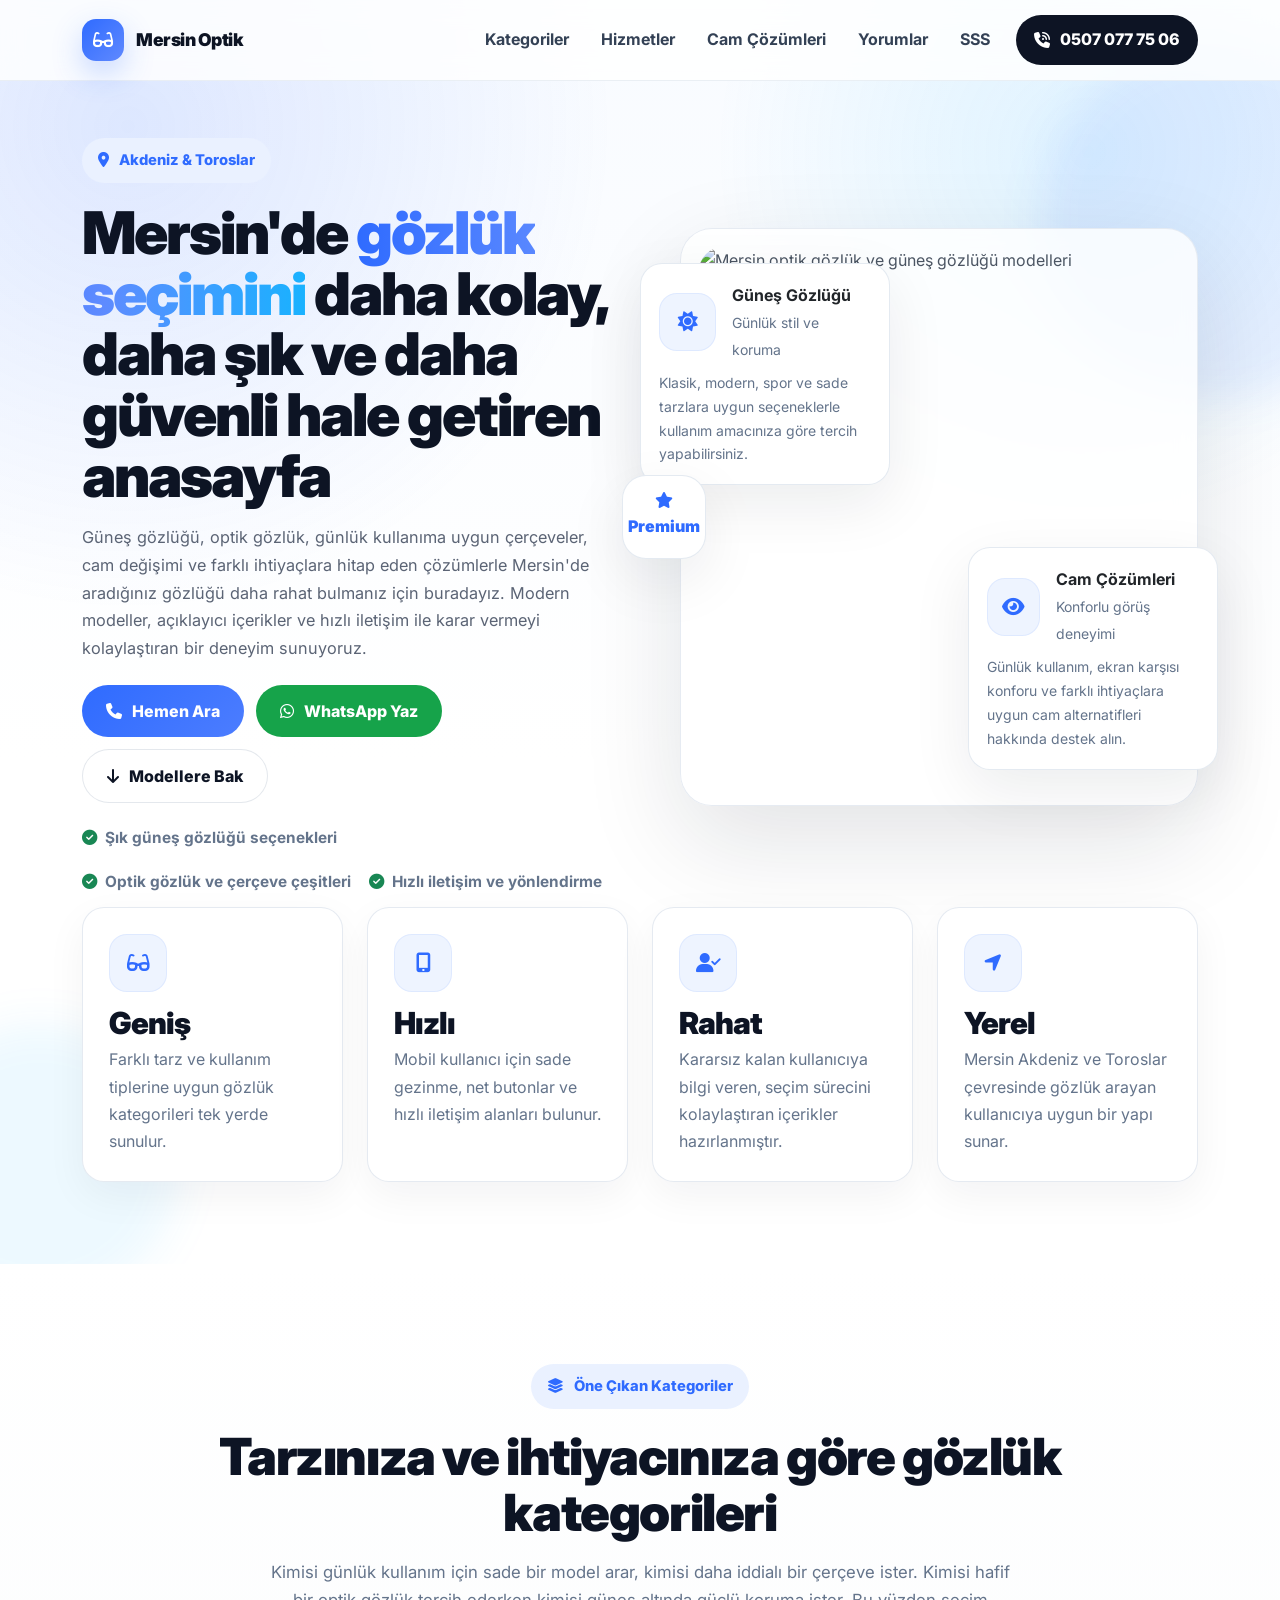
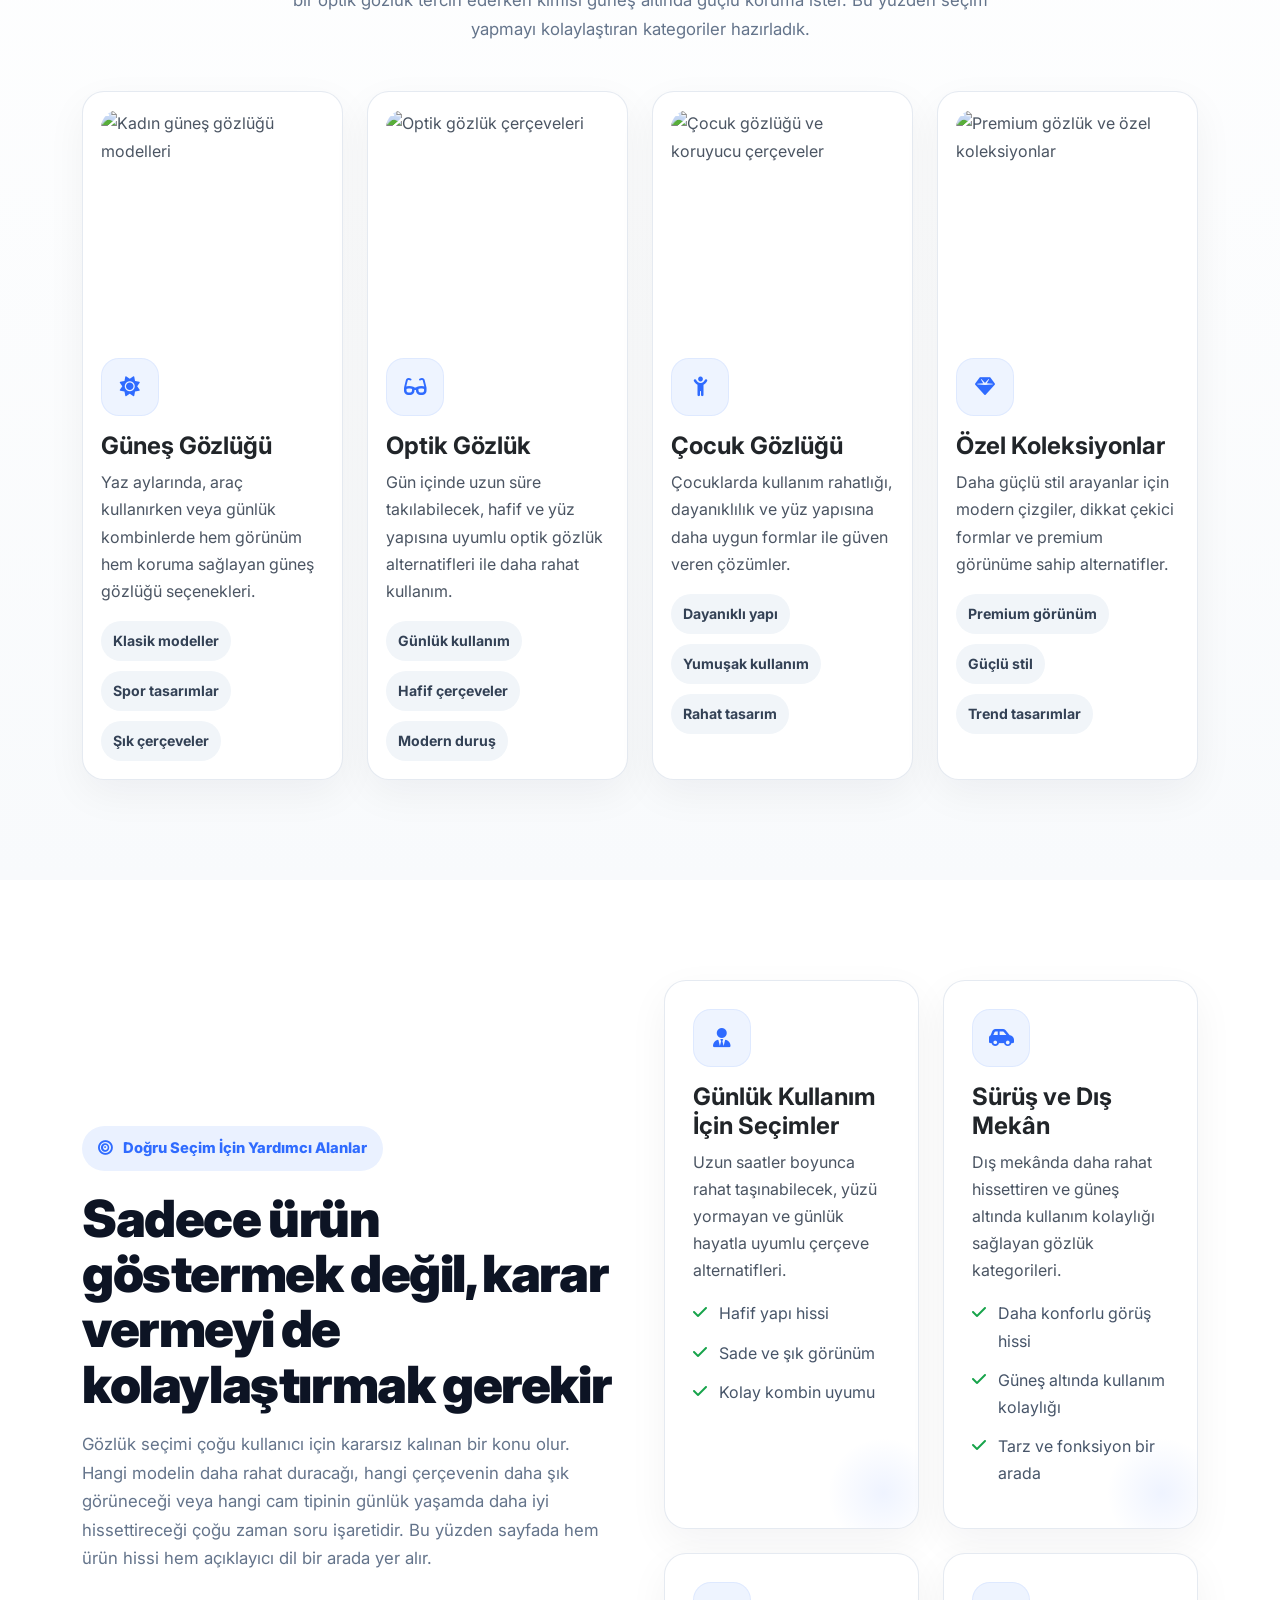
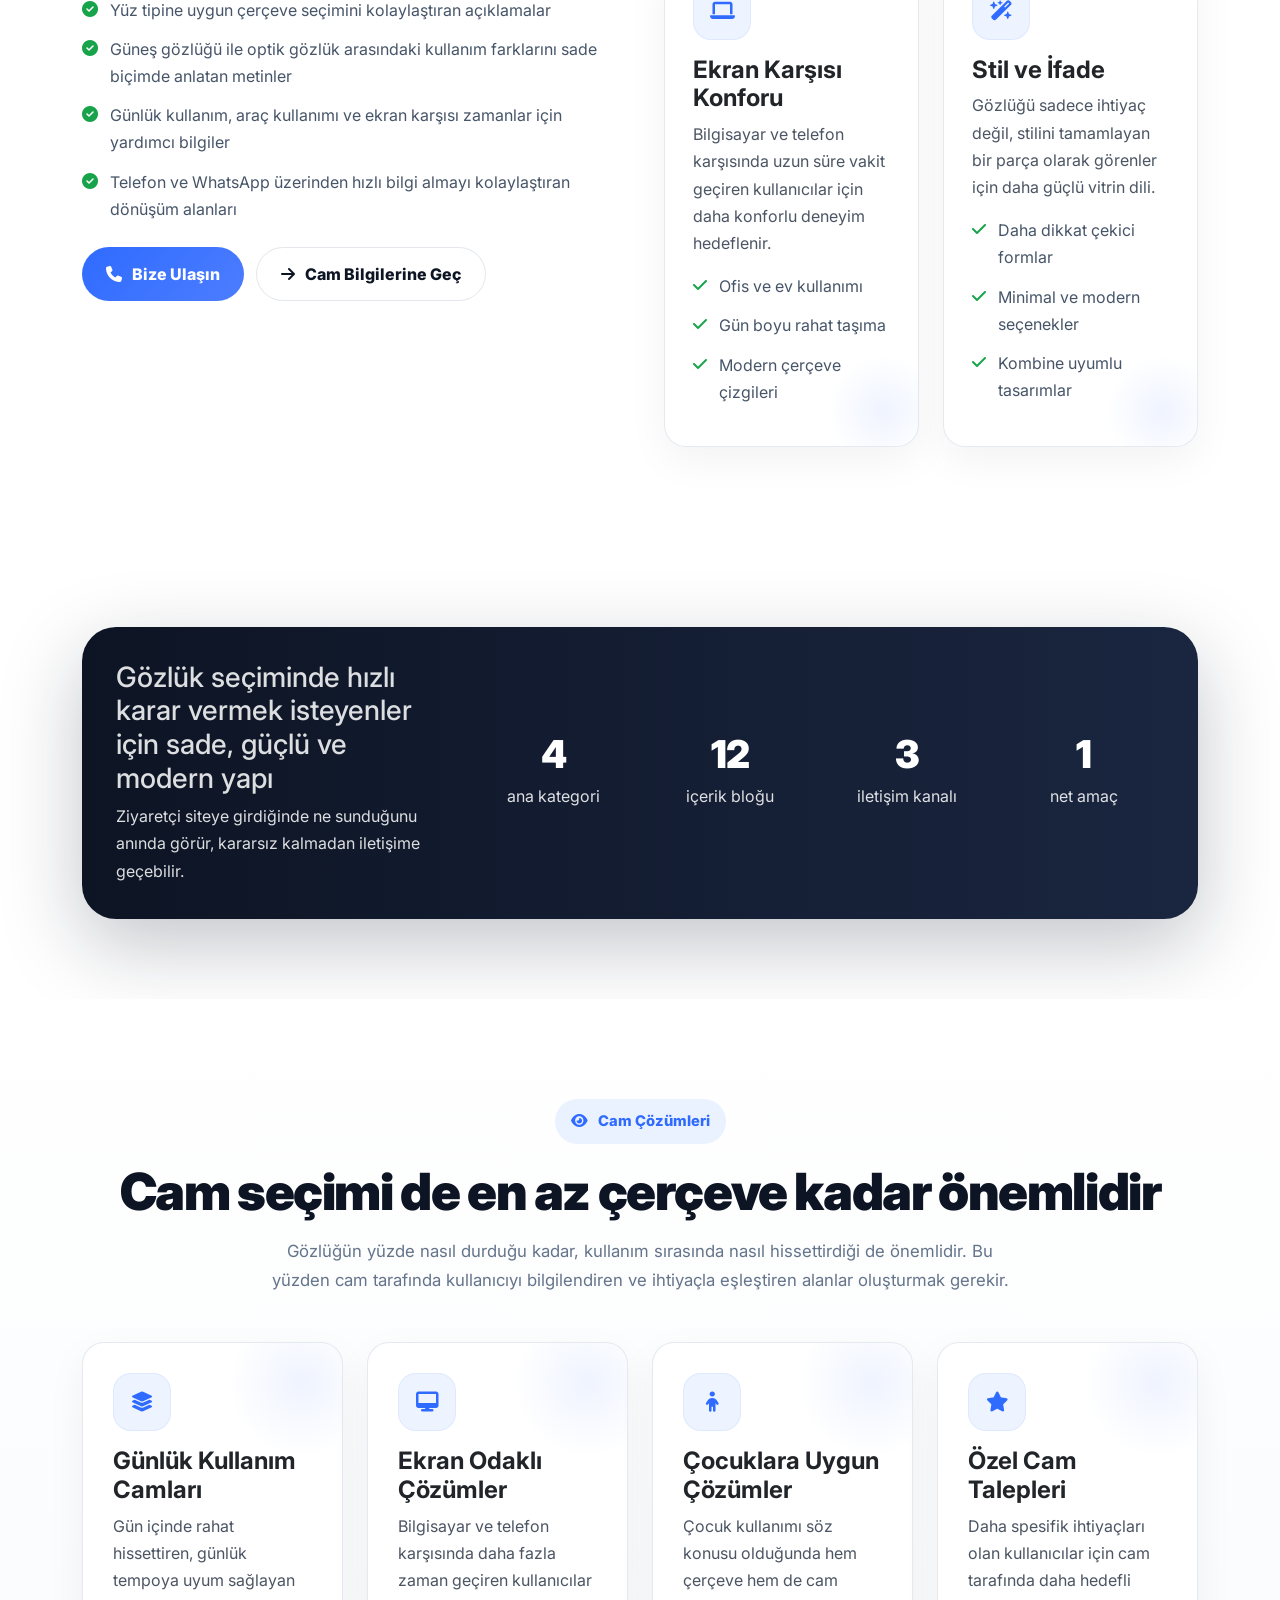
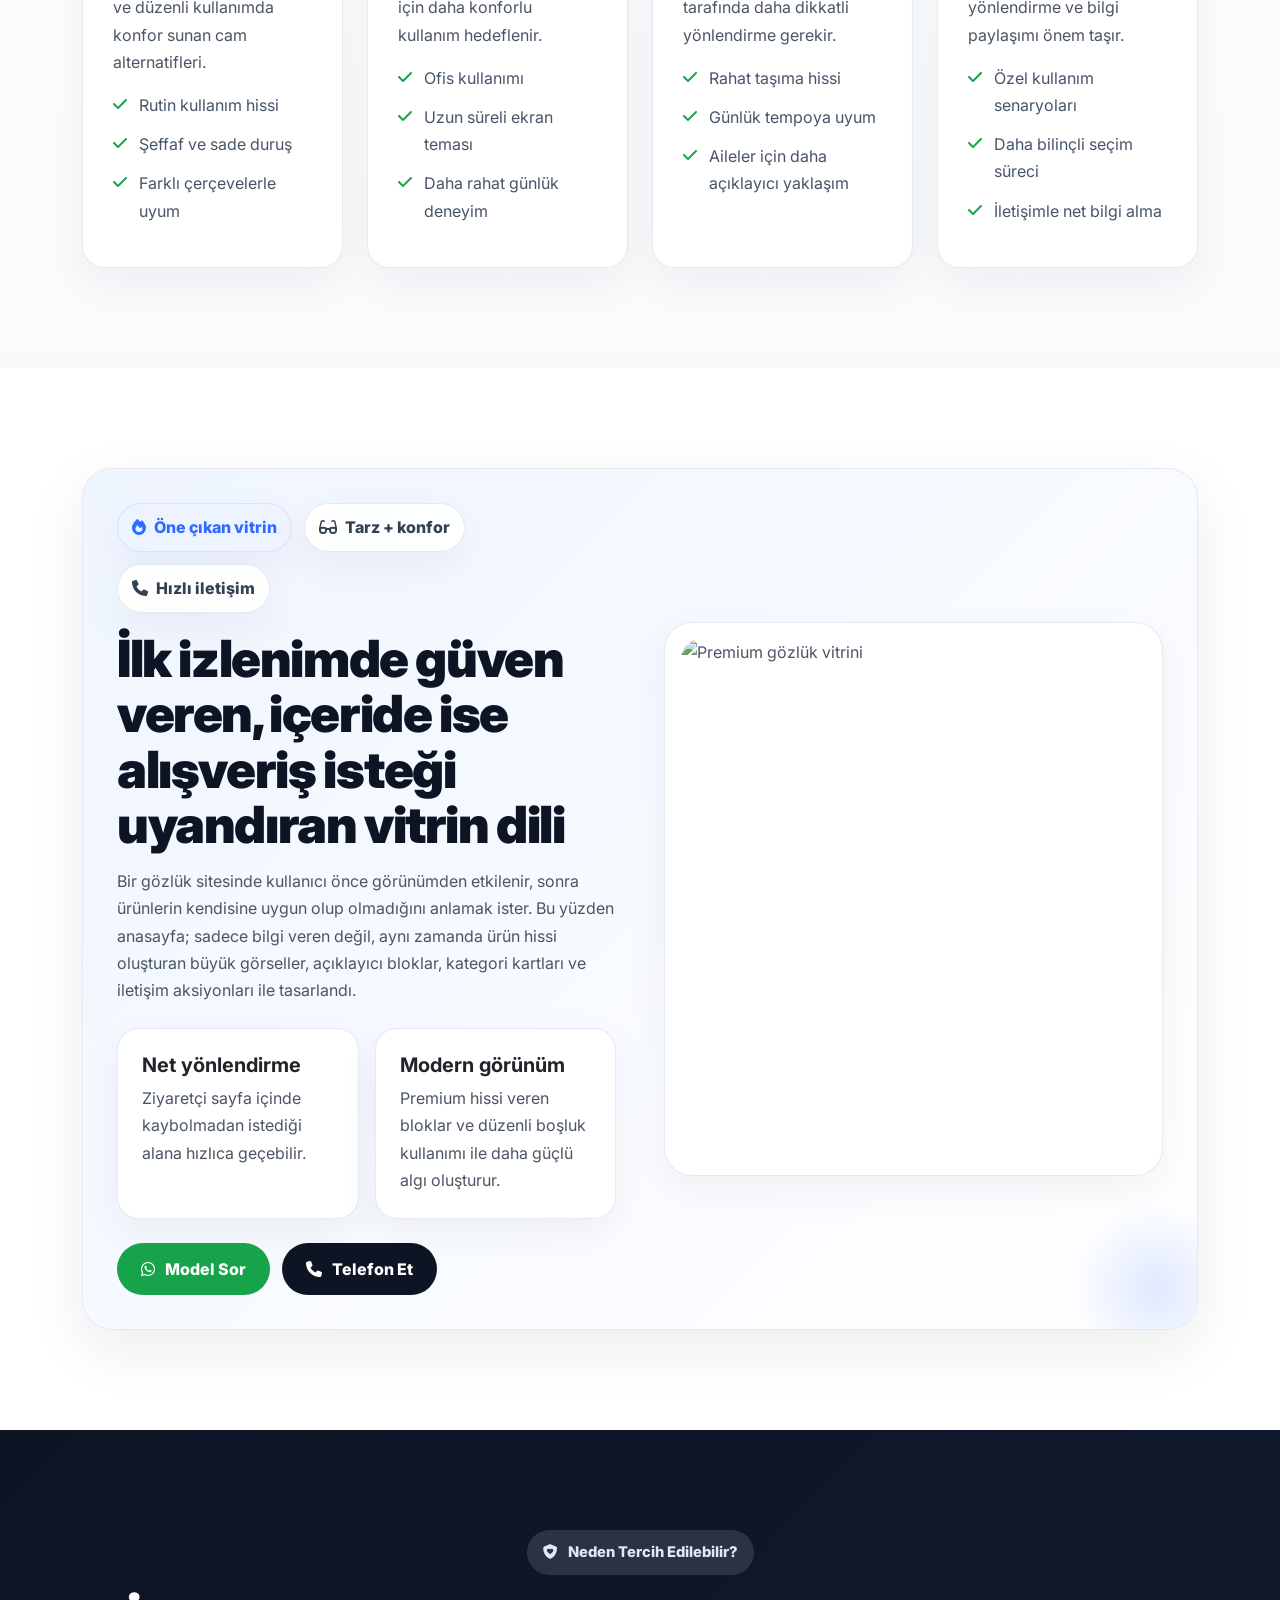
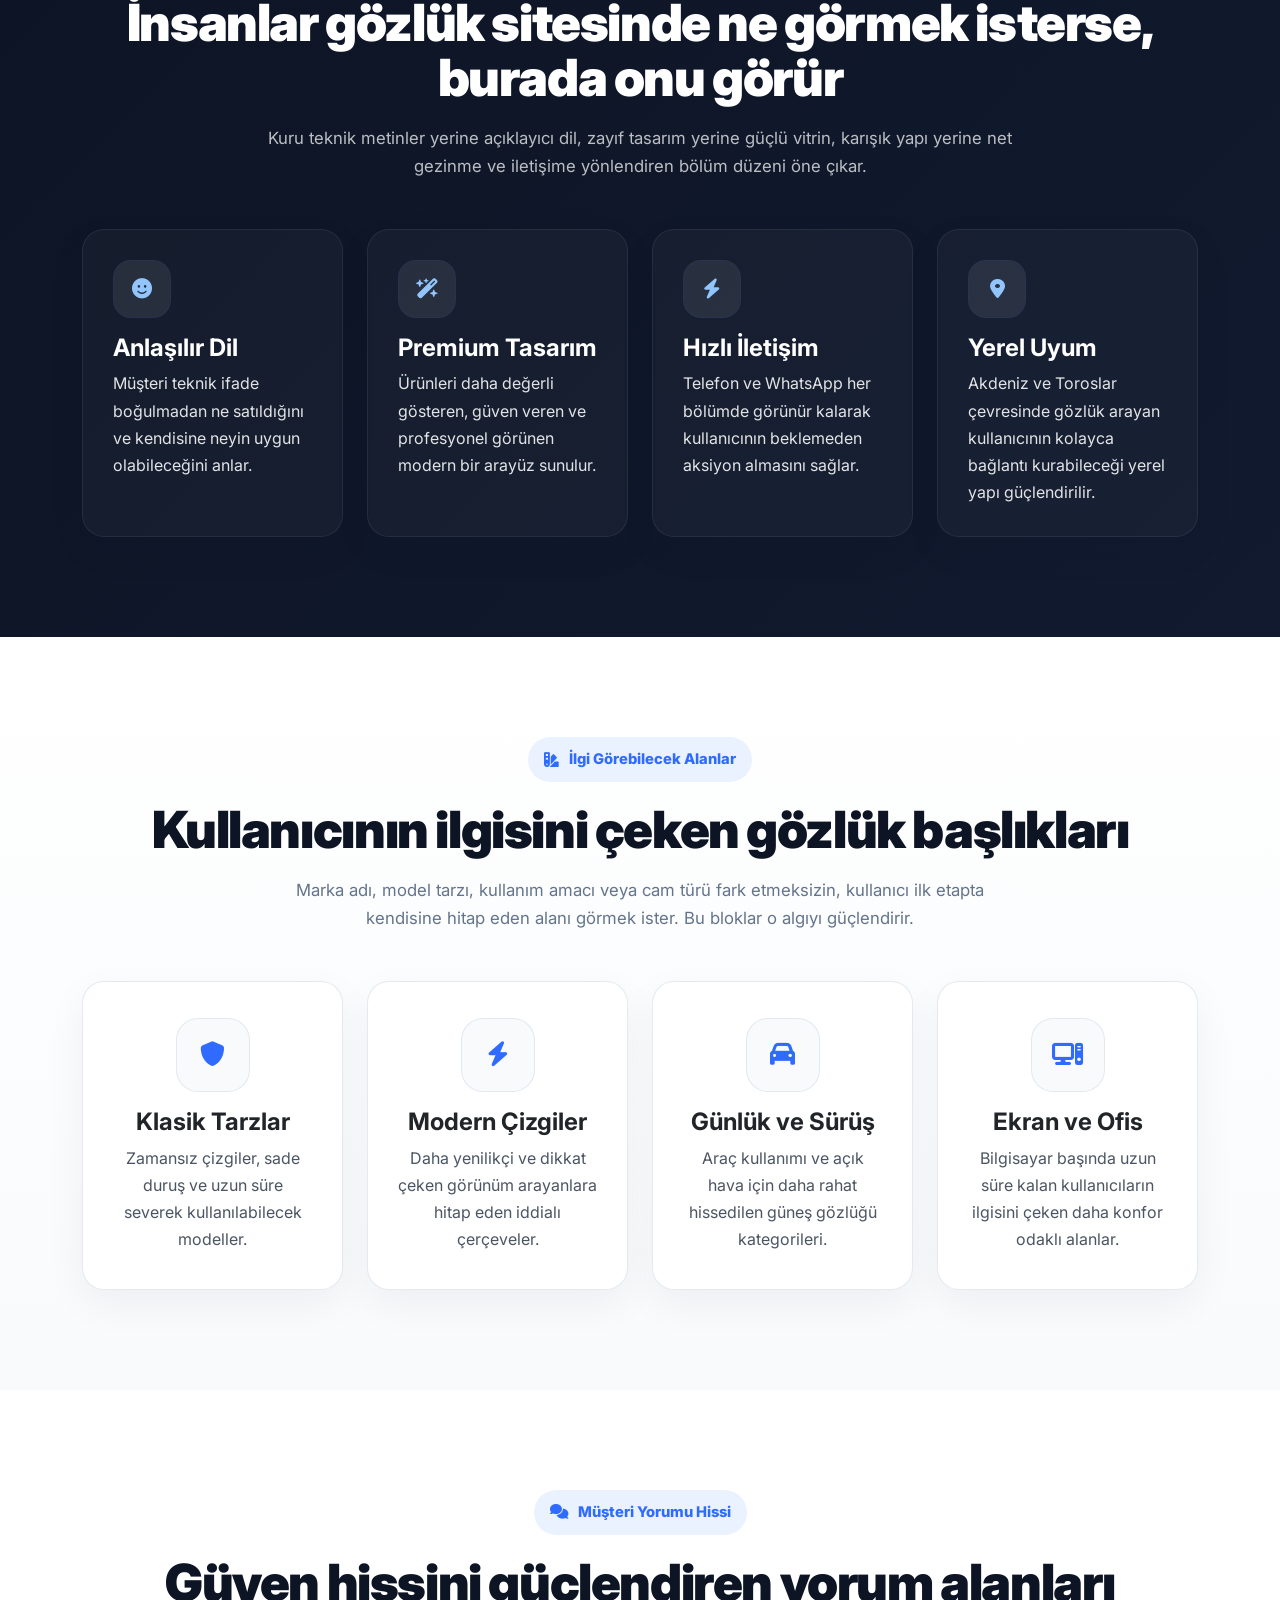
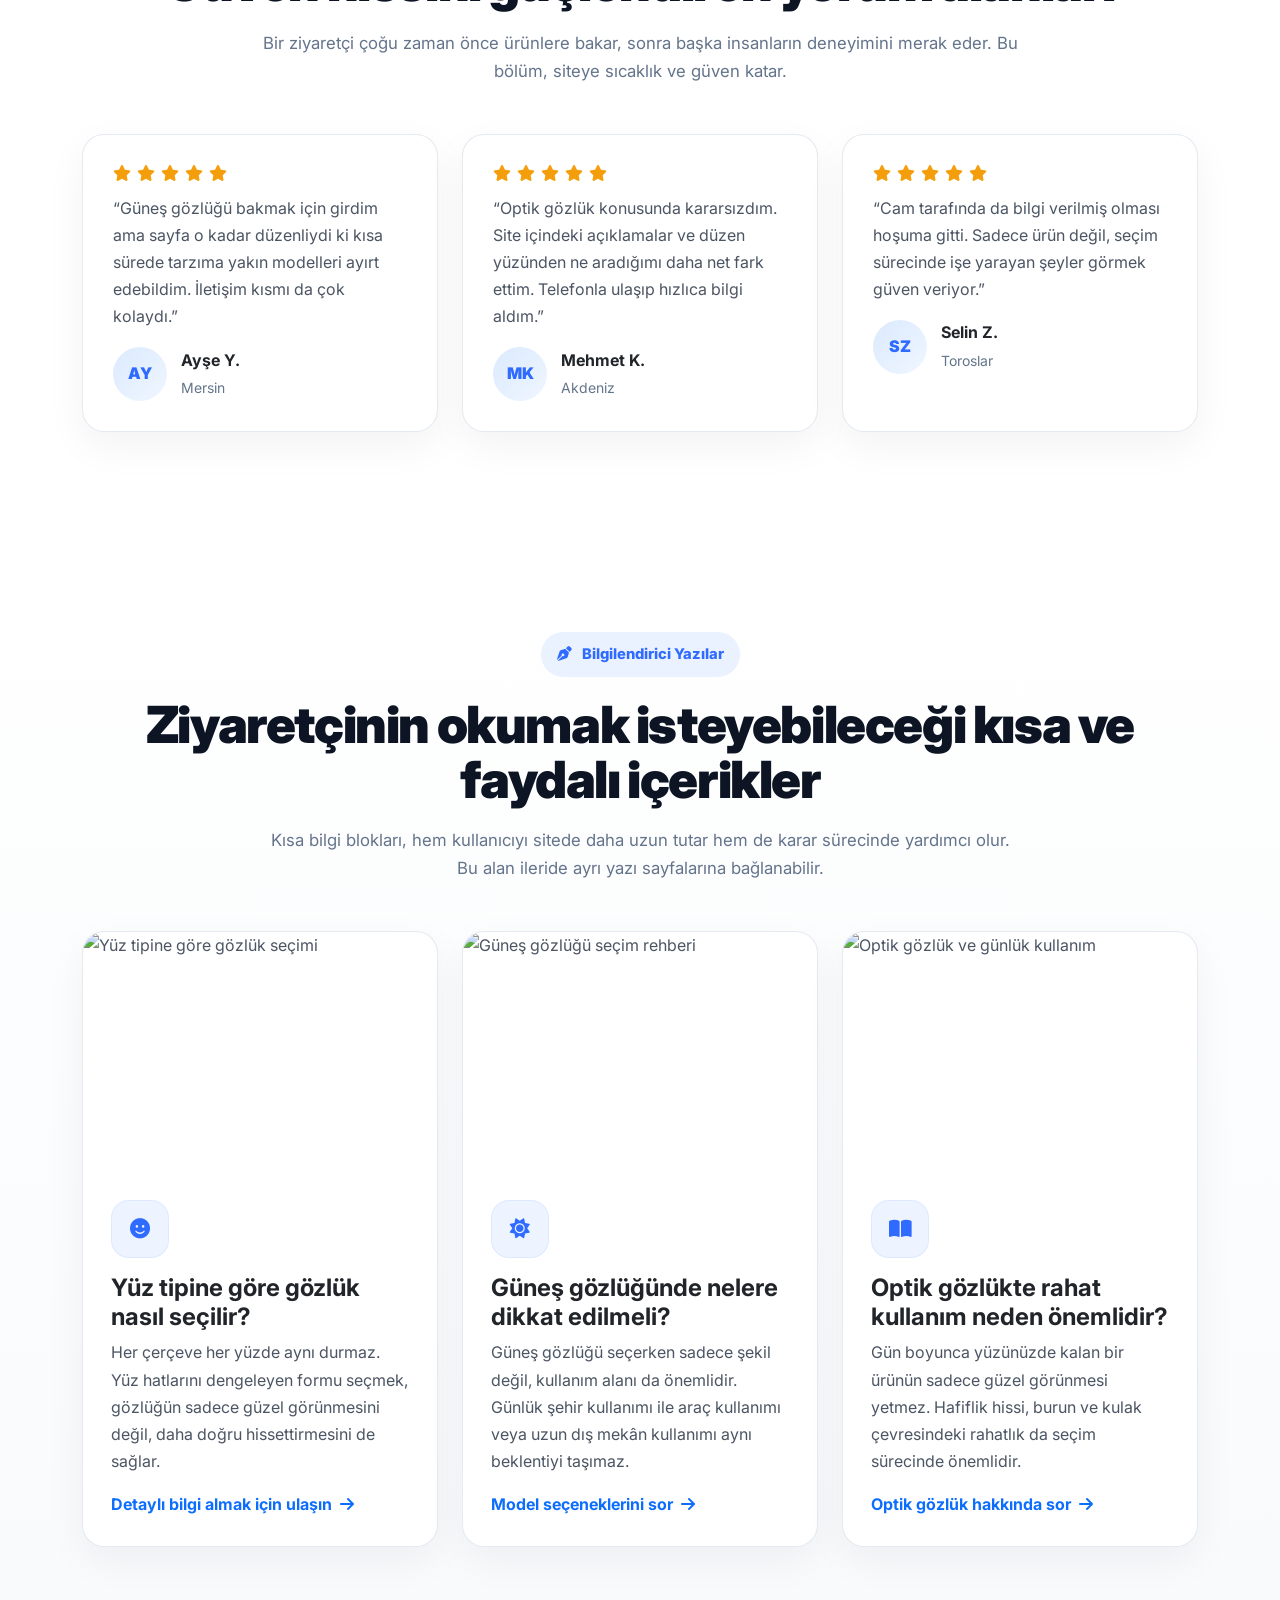
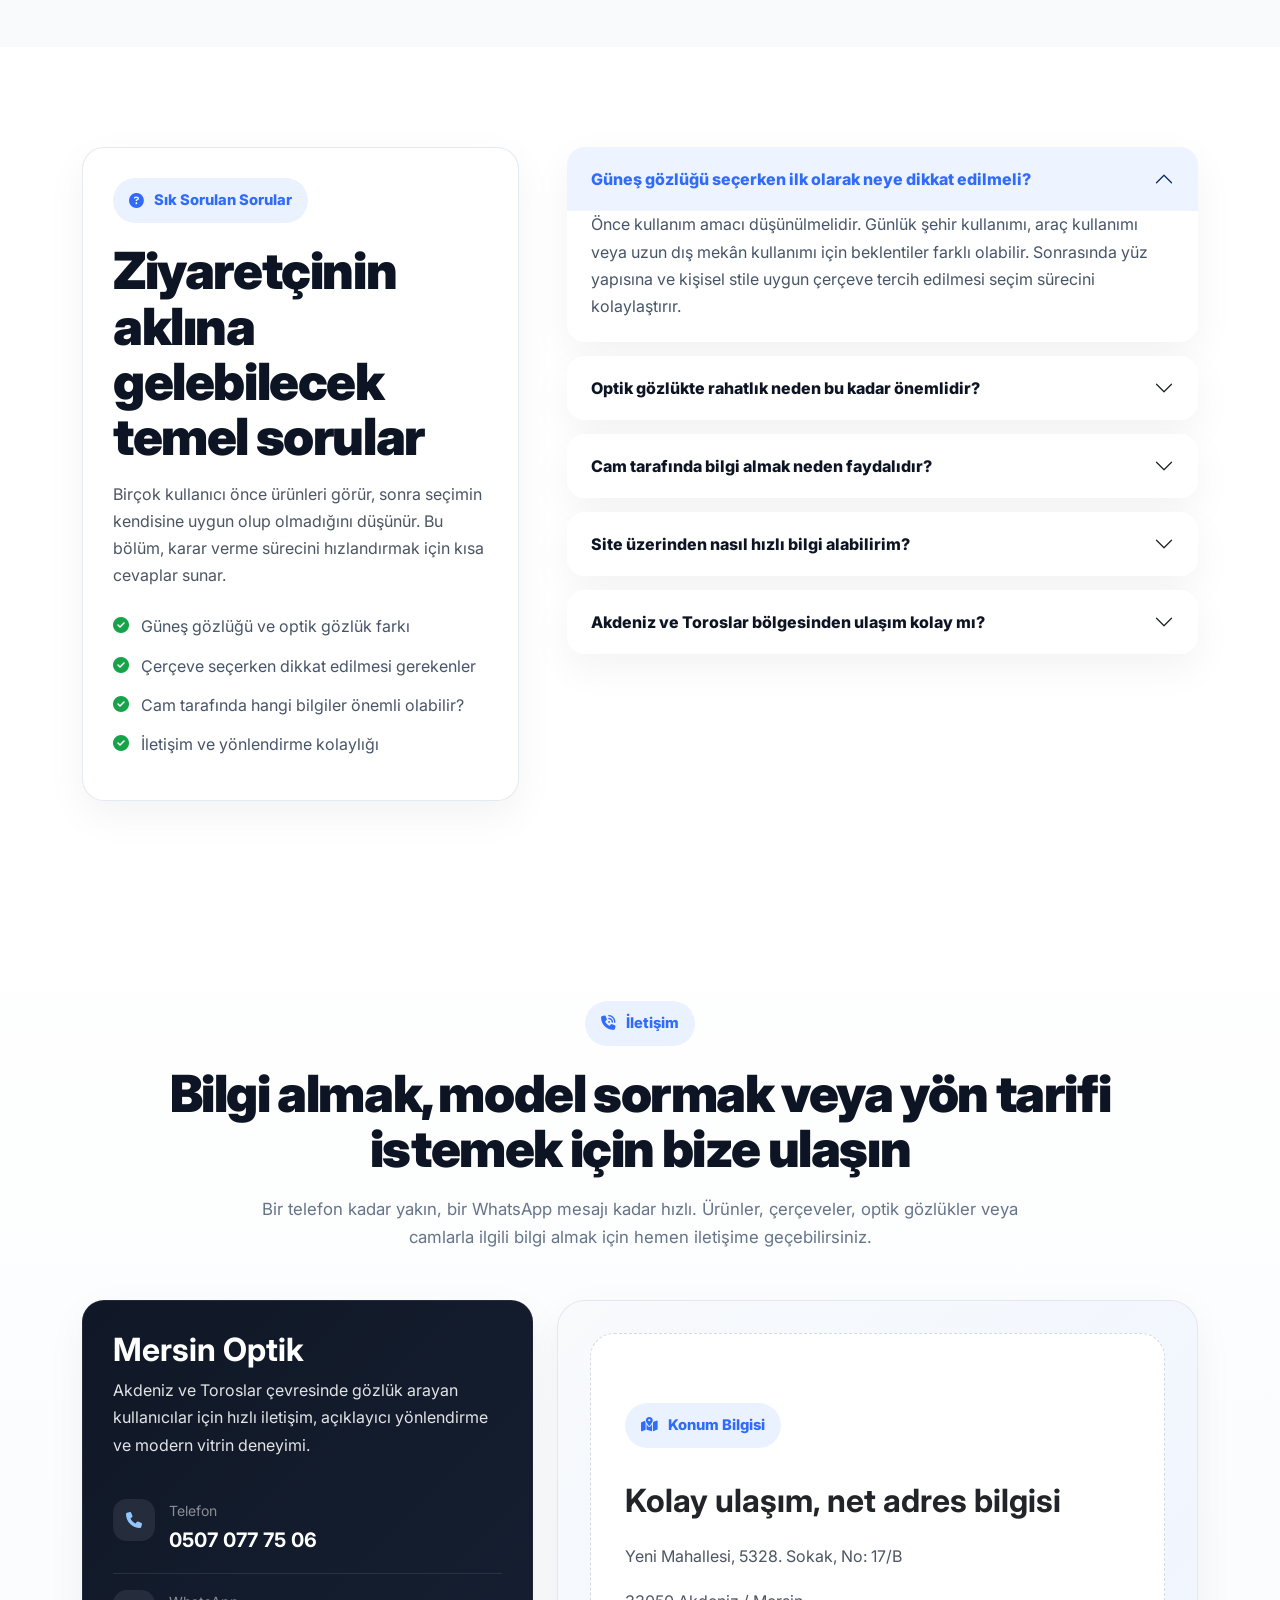
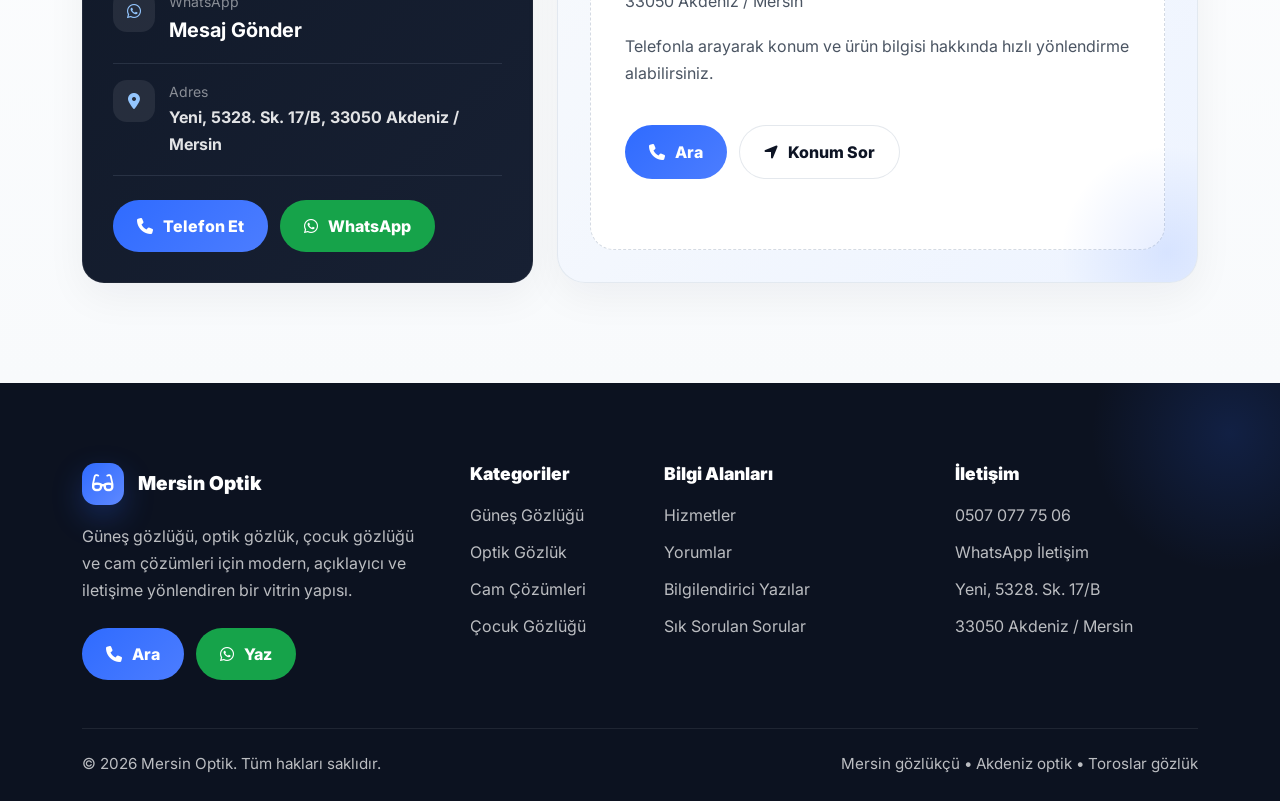
==== commit e49c9bef: "Update index.html" ====
--- a/index.html
+++ b/index.html
@@ -263,7 +263,7 @@
 
     .hero {
       position: relative;
-      padding: 170px 0 110px;
+      padding: 138px 0 82px;
       overflow: hidden;
       background:
         radial-gradient(circle at 10% 10%, rgba(47,107,255,.14), transparent 30%),
@@ -297,7 +297,7 @@
     }
 
     .hero-title {
-      font-size: clamp(2.7rem, 5vw, 5.1rem);
+      font-size: clamp(2.35rem, 4.6vw, 5.1rem);
       line-height: 1.03;
       font-weight: 900;
       letter-spacing: -2px;
@@ -306,17 +306,17 @@
     }
 
     .hero-text {
-      font-size: 1.08rem;
+      font-size: 1.02rem;
       max-width: 680px;
       color: #5b6475;
-      margin-bottom: 28px;
+      margin-bottom: 22px;
     }
 
     .hero-actions {
       display: flex;
       flex-wrap: wrap;
-      gap: 14px;
-      margin-bottom: 28px;
+      gap: 12px;
+      margin-bottom: 22px;
     }
 
     .hero-note {
@@ -827,7 +827,7 @@
     .top-wa {
       position: fixed;
       right: 20px;
-      bottom: 100px;
+      bottom: 116px;
       width: 60px;
       height: 60px;
       border-radius: 50%;
@@ -998,8 +998,8 @@
       }
 
       .hero {
-        padding-top: 140px;
-        padding-bottom: 70px;
+        padding-top: 132px;
+        padding-bottom: 54px;
       }
 
       .hero-visual-wrap {
@@ -1031,14 +1031,32 @@
       }
 
       .top-wa {
-        bottom: 92px;
+        bottom: 96px;
         right: 16px;
       }
     }
 
     @media (max-width: 767.98px) {
       .hero-title {
-        letter-spacing: -1.2px;
+        letter-spacing: -1px;
+        font-size: 2.05rem;
+        line-height: 1.06;
+        margin-bottom: 14px;
+      }
+
+      .hero-text {
+        font-size: .96rem;
+        line-height: 1.65;
+        margin-bottom: 18px;
+      }
+
+      .hero-note {
+        gap: 10px;
+        font-size: .9rem;
+      }
+
+      .hero-note span:nth-child(3) {
+        display: none;
       }
 
       .hero-card {
@@ -1070,10 +1088,34 @@
         padding: 24px 16px;
       }
 
+      .eyebrow {
+        font-size: .8rem;
+        padding: 8px 12px;
+        gap: 8px;
+      }
+
       .top-wa {
-        width: 54px;
-        height: 54px;
-        font-size: 1.35rem;
+        display: none;
+      }
+
+      body {
+        padding-bottom: 92px;
+      }
+
+      .hero-actions {
+        display: grid;
+        grid-template-columns: 1fr 1fr;
+        gap: 10px;
+      }
+
+      .hero-actions .btn {
+        width: 100%;
+        padding: 13px 16px;
+        font-size: .95rem;
+      }
+
+      .hero-actions .btn-ghost {
+        grid-column: 1 / -1;
       }
     }
   </style>
@@ -1111,14 +1153,14 @@
       <div class="row align-items-center g-5">
         <div class="col-lg-6">
           <div class="reveal active">
-            <div class="eyebrow"><i class="fa-solid fa-location-dot"></i>Akdeniz ve Toroslar Bölgesine Uygun Hizmet</div>
+            <div class="eyebrow"><i class="fa-solid fa-location-dot"></i>Akdeniz & Toroslar</div>
             <h1 class="hero-title">Mersin'de <span class="text-gradient">gözlük seçimini</span> daha kolay, daha şık ve daha güvenli hale getiren anasayfa</h1>
             <p class="hero-text">Güneş gözlüğü, optik gözlük, günlük kullanıma uygun çerçeveler, cam değişimi ve farklı ihtiyaçlara hitap eden çözümlerle Mersin'de aradığınız gözlüğü daha rahat bulmanız için buradayız. Modern modeller, açıklayıcı içerikler ve hızlı iletişim ile karar vermeyi kolaylaştıran bir deneyim sunuyoruz.</p>
 
             <div class="hero-actions">
               <a href="tel:+905070777506" class="btn btn-main"><i class="fa-solid fa-phone"></i>Hemen Ara</a>
               <a href="https://wa.me/905070777506?text=Merhaba%2C%20g%C3%B6zl%C3%BCkler%20hakk%C4%B1nda%20bilgi%20almak%20istiyorum." target="_blank" class="btn btn-whatsapp"><i class="fa-brands fa-whatsapp"></i>WhatsApp Yaz</a>
-              <a href="#kategoriler" class="btn btn-ghost"><i class="fa-solid fa-arrow-down"></i>Modellere Bak</a>
+              <a href="#kategoriler" class="btn btn-ghost d-none d-md-inline-flex"><i class="fa-solid fa-arrow-down"></i>Modellere Bak</a>
             </div>
 
             <div class="hero-note">
@@ -1867,10 +1909,6 @@
       </div>
     </div>
   </footer>
-
-  <a class="top-wa" href="https://wa.me/905070777506?text=Merhaba%2C%20bilgi%20almak%20istiyorum." target="_blank" aria-label="WhatsApp">
-    <i class="fa-brands fa-whatsapp"></i>
-  </a>
 
   <div class="floating-callbar">
     <div class="d-grid gap-2" style="grid-template-columns: 1fr 1fr;">
